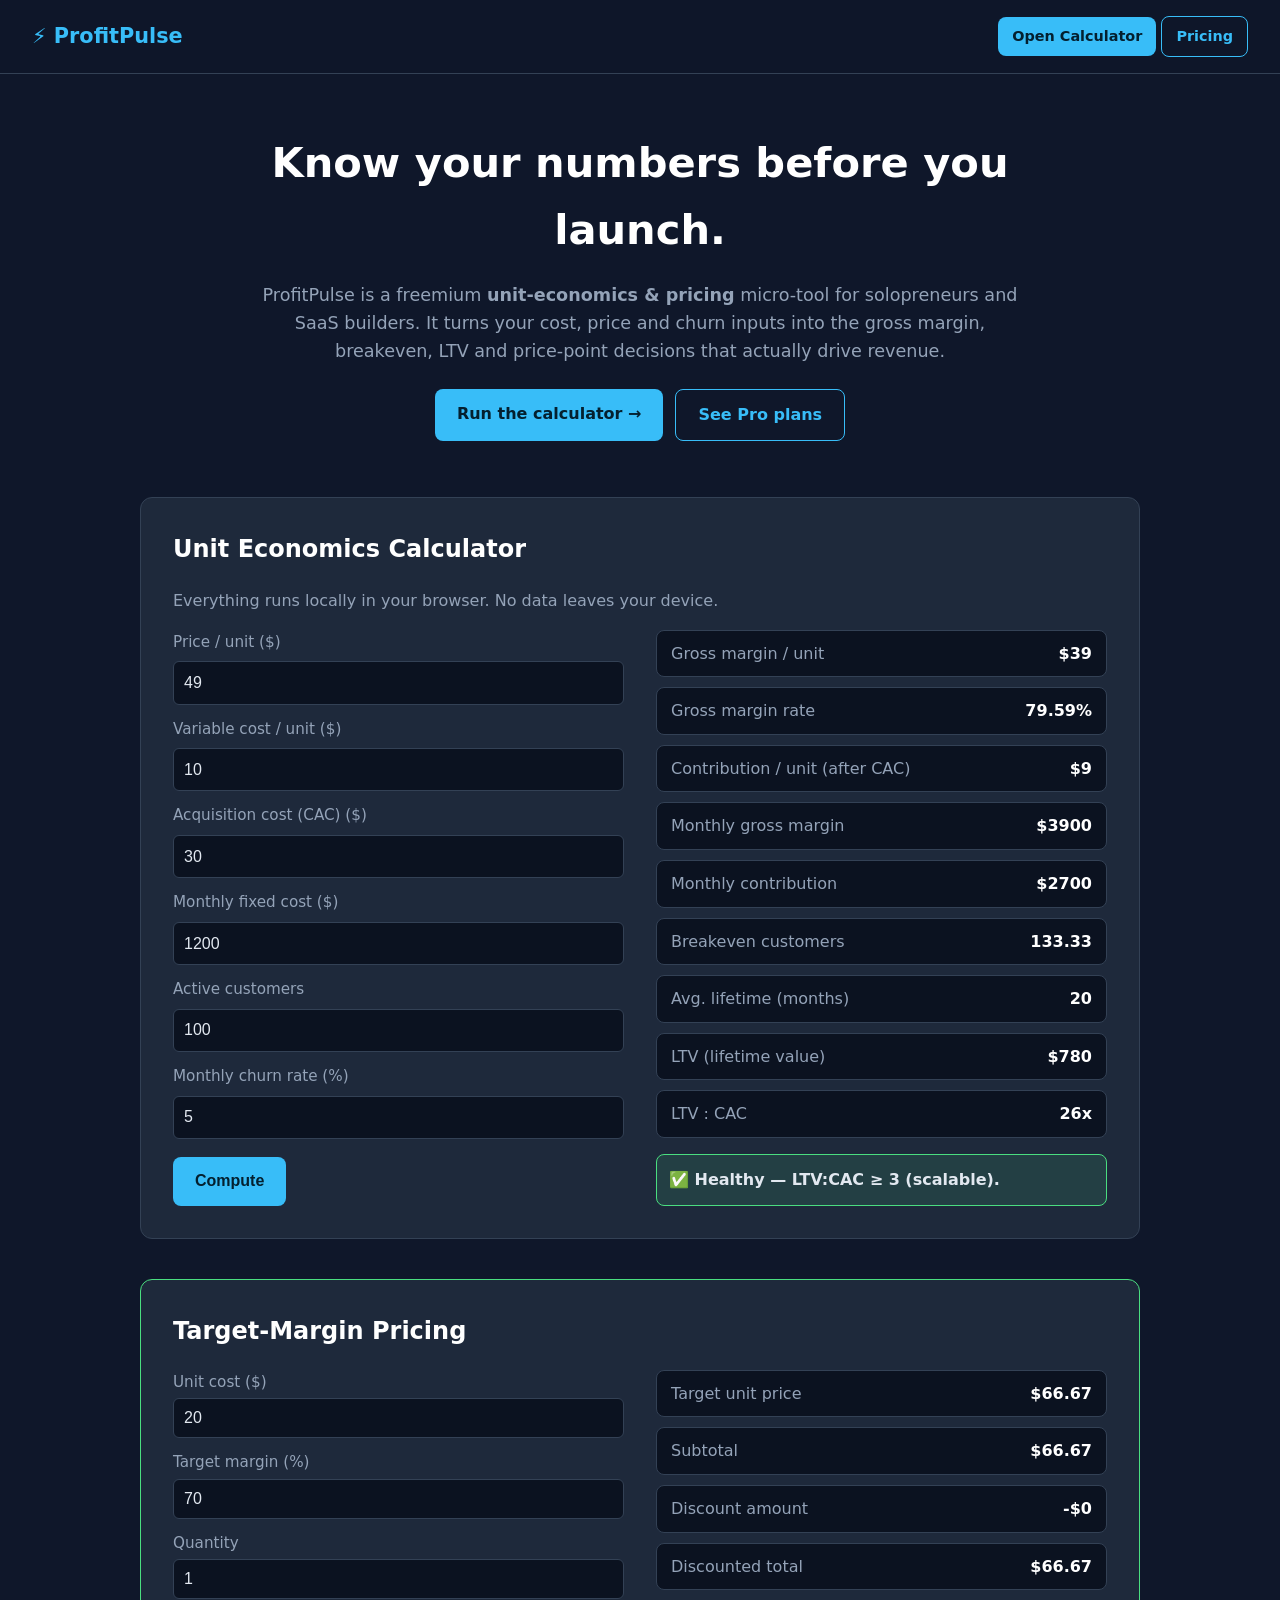
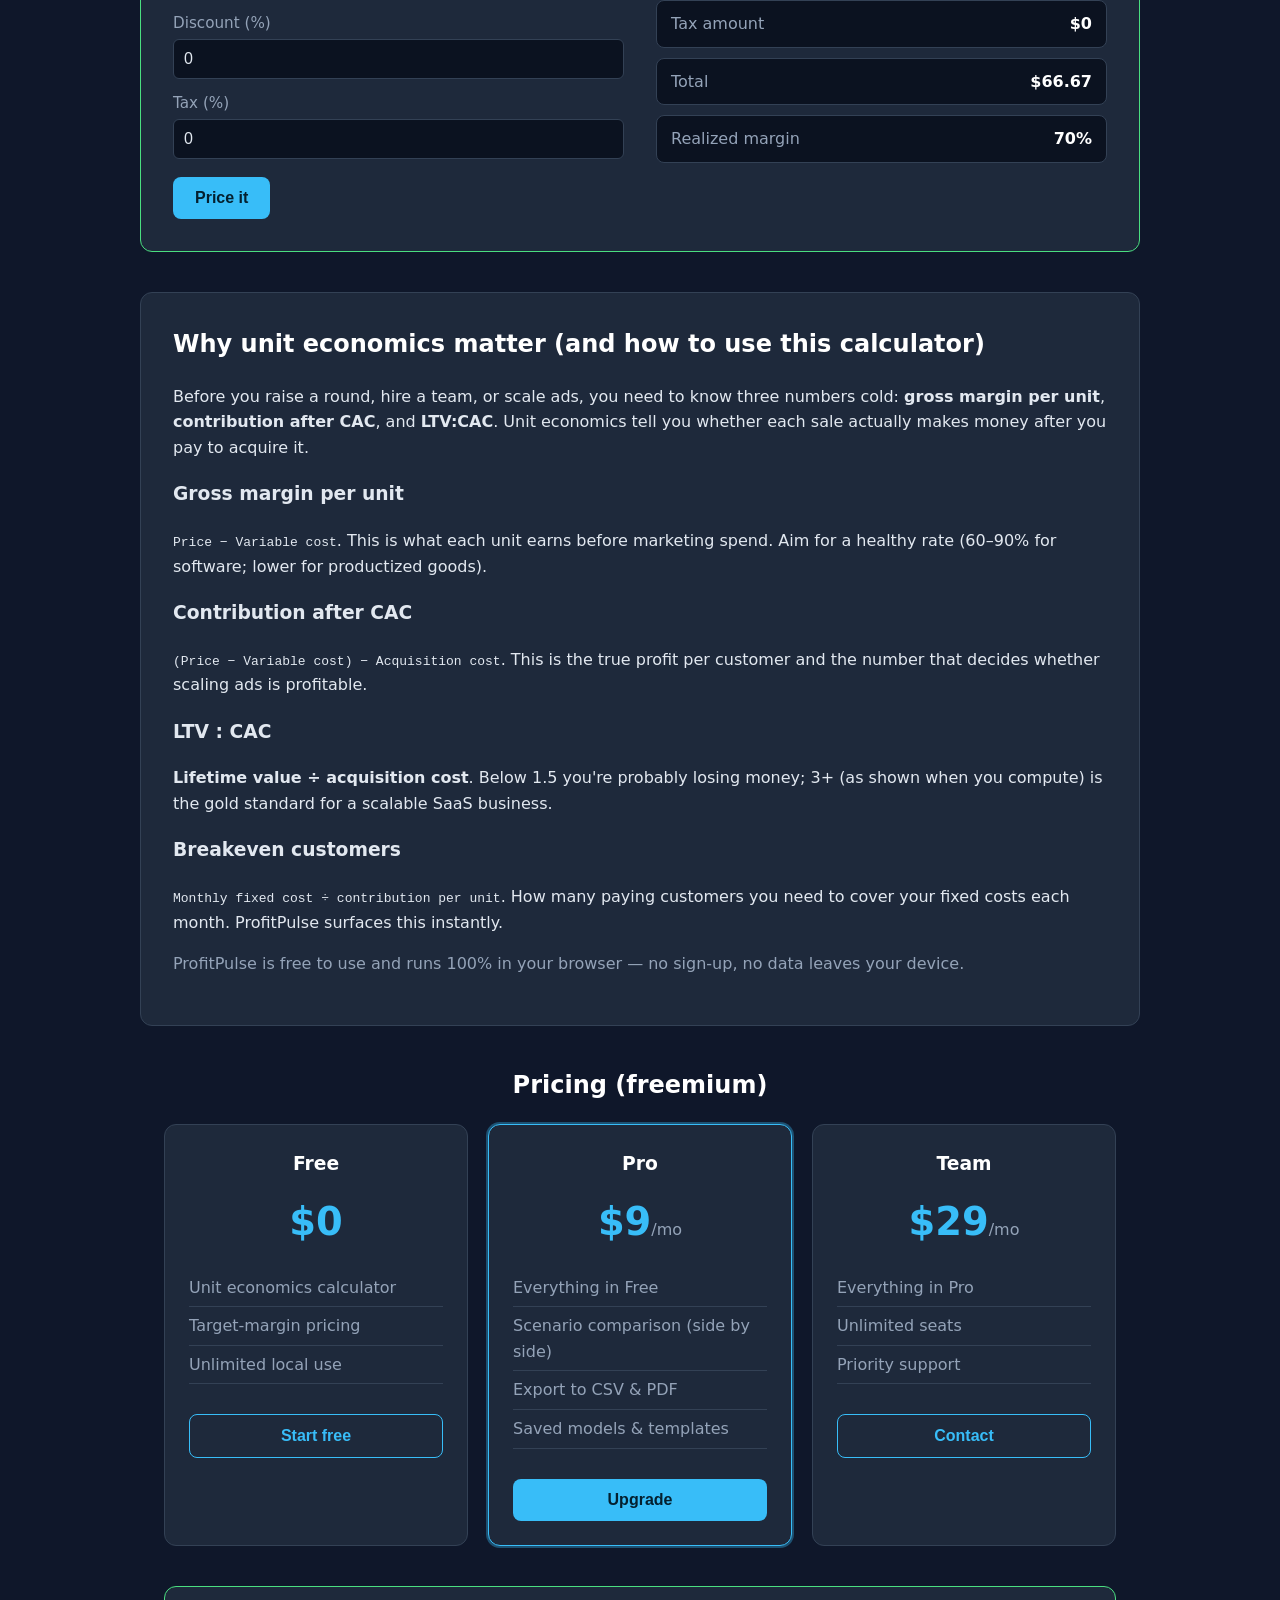
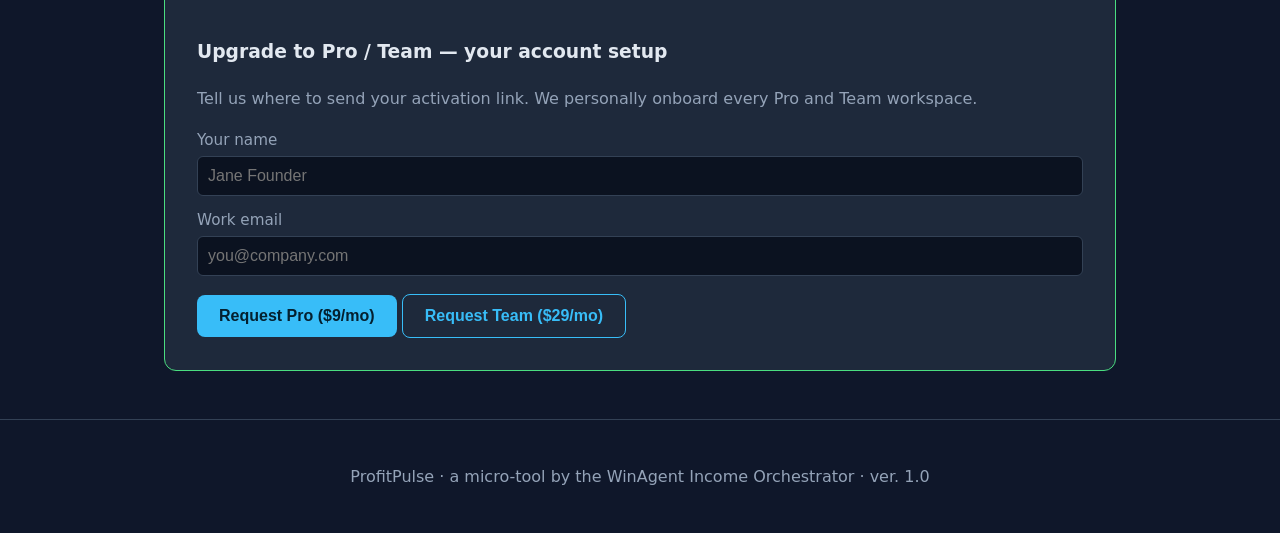
==== index.html @ 92623827 "ProfitPulse v1.1: add SEO content section, lead-capture upgrade flow, GitHub Pages deploy workflow" ====
<!DOCTYPE html>
<html lang="en">
<head>
<meta charset="utf-8" />
<meta name="viewport" content="width=device-width, initial-scale=1" />
<title>ProfitPulse — Unit Economics & Pricing Micro-Tool</title>
<meta name="description" content="Freemium SaaS micro-tool: compute gross margin, breakeven, LTV, LTV:CAC and target-margin pricing in seconds. Runs 100% client-side." />
<link rel="stylesheet" href="style.css" />
</head>
<body>
<header class="topbar">
  <div class="brand">⚡ ProfitPulse</div>
  <nav>
    <a href="#calc" class="btn small">Open Calculator</a>
    <a href="#pricing" class="btn small ghost">Pricing</a>
  </nav>
</header>

<section class="hero">
  <h1>Know your numbers before you launch.</h1>
  <p class="sub">ProfitPulse is a freemium <strong>unit-economics &amp; pricing</strong> micro-tool for solopreneurs and SaaS builders. It turns your cost, price and churn inputs into the gross margin, breakeven, LTV and price-point decisions that actually drive revenue.</p>
  <div class="cta">
    <a href="#calc" class="btn">Run the calculator →</a>
    <a href="#pricing" class="btn ghost">See Pro plans</a>
  </div>
</section>

<section id="calc" class="panel">
  <h2>Unit Economics Calculator</h2>
  <p class="muted">Everything runs locally in your browser. No data leaves your device.</p>
  <div class="grid">
    <form id="ue-form" class="form">
      <label>Price / unit ($)
        <input type="number" id="price" min="0" step="0.01" value="49" />
      </label>
      <label>Variable cost / unit ($)
        <input type="number" id="varcost" min="0" step="0.01" value="10" />
      </label>
      <label>Acquisition cost (CAC) ($)
        <input type="number" id="cac" min="0" step="0.01" value="30" />
      </label>
      <label>Monthly fixed cost ($)
        <input type="number" id="fixed" min="0" step="0.01" value="1200" />
      </label>
      <label>Active customers
        <input type="number" id="customers" min="0" step="1" value="100" />
      </label>
      <label>Monthly churn rate (%)
        <input type="number" id="churn" min="0" max="100" step="0.1" value="5" />
      </label>
      <button type="submit" class="btn">Compute</button>
    </form>
    <div id="ue-out" class="results" aria-live="polite"></div>
  </div>
</section>

<section class="panel accent">
  <h2>Target-Margin Pricing</h2>
  <div class="grid">
    <form id="pq-form" class="form">
      <label>Unit cost ($)
        <input type="number" id="pcost" min="0" step="0.01" value="20" />
      </label>
      <label>Target margin (%)
        <input type="number" id="pmargin" min="0" max="99" step="0.1" value="70" />
      </label>
      <label>Quantity
        <input type="number" id="pqty" min="1" step="1" value="1" />
      </label>
      <label>Discount (%)
        <input type="number" id="pdiscount" min="0" max="100" step="0.1" value="0" />
      </label>
      <label>Tax (%)
        <input type="number" id="ptax" min="0" step="0.1" value="0" />
      </label>
      <button type="submit" class="btn">Price it</button>
    </form>
    <div id="pq-out" class="results" aria-live="polite"></div>
  </div>
</section>

<section class="panel">
  <h2>Why unit economics matter (and how to use this calculator)</h2>
  <p>Before you raise a round, hire a team, or scale ads, you need to know three numbers cold:
  <strong>gross margin per unit</strong>, <strong>contribution after CAC</strong>, and <strong>LTV:CAC</strong>.
  Unit economics tell you whether each sale actually makes money after you pay to acquire it.</p>
  <h3>Gross margin per unit</h3>
  <p><code>Price − Variable cost</code>. This is what each unit earns before marketing spend. Aim for a
  healthy rate (60–90% for software; lower for productized goods).</p>
  <h3>Contribution after CAC</h3>
  <p><code>(Price − Variable cost) − Acquisition cost</code>. This is the true profit per customer and the number
  that decides whether scaling ads is profitable.</p>
  <h3>LTV : CAC</h3>
  <p><strong>Lifetime value ÷ acquisition cost</strong>. Below 1.5 you're probably losing money; 3+ (as shown when
  you compute) is the gold standard for a scalable SaaS business.</p>
  <h3>Breakeven customers</h3>
  <p><code>Monthly fixed cost ÷ contribution per unit</code>. How many paying customers you need to cover your
  fixed costs each month. ProfitPulse surfaces this instantly.</p>
  <p class="muted">ProfitPulse is free to use and runs 100% in your browser — no sign-up, no data leaves your device.</p>
</section>

<section id="pricing" class="pricing">
  <h2>Pricing (freemium)</h2>
  <div class="cards">
    <div class="card">
      <h3>Free</h3>
      <div class="amount">$0</div>
      <ul>
        <li>Unit economics calculator</li>
        <li>Target-margin pricing</li>
        <li>Unlimited local use</li>
      </ul>
      <button class="btn ghost" onclick="captureLead('Free')">Start free</button>
    </div>
    <div class="card featured">
      <h3>Pro</h3>
      <div class="amount">$9<span>/mo</span></div>
      <ul>
        <li>Everything in Free</li>
        <li>Scenario comparison (side by side)</li>
        <li>Export to CSV &amp; PDF</li>
        <li>Saved models &amp; templates</li>
      </ul>
      <button class="btn" onclick="scrollToLead('Pro')">Upgrade</button>
    </div>
    <div class="card">
      <h3>Team</h3>
      <div class="amount">$29<span>/mo</span></div>
      <ul>
        <li>Everything in Pro</li>
        <li>Unlimited seats</li>
        <li>Priority support</li>
      </ul>
      <button class="btn ghost" onclick="scrollToLead('Team')">Contact</button>
    </div>
  </div>

  <div class="panel accent" id="upgrade-box">
    <h3>Upgrade to Pro / Team — your account setup</h3>
    <p class="muted">Tell us where to send your activation link. We personally onboard every Pro and Team workspace.</p>
    <div class="form">
      <label>Your name
        <input type="text" id="lead-name" placeholder="Jane Founder" />
      </label>
      <label>Work email
        <input type="email" id="lead-email" placeholder="you@company.com" />
      </label>
      <div class="row">
        <button type="button" class="btn" onclick="captureLead('Pro')">Request Pro ($9/mo)</button>
        <button type="button" class="btn ghost" onclick="captureLead('Team')">Request Team ($29/mo)</button>
      </div>
      <p class="muted" id="lead-msg" style="display:none; color:#2ecc71;"></p>
    </div>
  </div>
</section>

<footer>
  <p>ProfitPulse · a micro-tool by the WinAgent Income Orchestrator · ver. 1.0</p>
</footer>
<script>
  function scrollToLead(tier) { var el = document.getElementById('upgrade-box'); if (el) el.scrollIntoView({ behavior:'smooth' }); }
</script>
<script src="app.js"></script>
<script src="dom.js"></script>
</body>
</html>
---- style.css ----
:root { --bg:#0f172a; --card:#1e293b; --line:#334155; --text:#e2e8f0; --muted:#94a3b8; --brand:#38bdf8; --brand2:#4ade80; }
* { box-sizing:border-box; }
body { margin:0; font-family:'Segoe UI',system-ui,Roboto,sans-serif; background:var(--bg); color:var(--text); line-height:1.6; }
a { color:var(--brand); text-decoration:none; }
.topbar { display:flex; align-items:center; justify-content:space-between; padding:16px 32px; border-bottom:1px solid var(--line); background:rgba(15,23,42,.9); position:sticky; top:0; }
.brand { font-size:1.3rem; font-weight:700; color:var(--brand); }
.hero { max-width:840px; margin:56px auto; padding:0 24px; text-align:center; }
.hero h1 { font-size:2.6rem; margin:0 0 12px; color:#fff; }
.hero .sub { font-size:1.1rem; color:var(--muted); }
.cta { margin-top:24px; display:flex; gap:12px; justify-content:center; flex-wrap:wrap; }
.btn { display:inline-block; background:var(--brand); color:#04202f; font-weight:600; padding:12px 22px; border-radius:8px; border:none; cursor:pointer; font-size:1rem; }
.btn:hover { filter:brightness(1.08); }
.btn.small { padding:8px 14px; font-size:.9rem; }
.btn.ghost { background:transparent; color:var(--brand); border:1px solid var(--brand); }
.panel { max-width:1000px; margin:40px auto; padding:32px; background:var(--card); border:1px solid var(--line); border-radius:12px; }
.panel.accent { border-color:var(--brand2); }
.panel h2 { margin-top:0; color:#fff; }
.muted { color:var(--muted); }
.grid { display:grid; grid-template-columns:1fr 1fr; gap:32px; }
@media (max-width:760px){ .grid{grid-template-columns:1fr;} }
.form { display:grid; gap:12px; }
.form label { display:grid; gap:4px; color:var(--muted); font-size:.95rem; }
.form input { background:#0b1220; color:var(--text); border:1px solid var(--line); border-radius:6px; padding:10px; font-size:1rem; }
.form input:focus { outline:none; border-color:var(--brand); }
.form .btn { justify-self:start; margin-top:6px; }
.results { display:grid; gap:10px; align-content:start; }
.kpi { display:flex; justify-content:space-between; background:#0b1220; border:1px solid var(--line); border-radius:8px; padding:10px 14px; }
.kpi .k { color:var(--muted); }
.kpi .v { font-weight:600; color:#fff; }
.verdict { margin-top:6px; padding:12px; border-radius:8px; background:rgba(74,222,128,.12); border:1px solid var(--brand2); font-weight:600; }
.pricing { max-width:1000px; margin:40px auto; padding:0 24px; }
.pricing h2 { text-align:center; color:#fff; }
.cards { display:grid; grid-template-columns:repeat(3,1fr); gap:20px; }
@media (max-width:760px){ .cards{grid-template-columns:1fr;} }
.card { background:var(--card); border:1px solid var(--line); border-radius:12px; padding:24px; text-align:center; }
.card.featured { border-color:var(--brand); box-shadow:0 0 0 2px rgba(56,189,248,.35); }
.card h3 { margin:0; color:#fff; }
.amount { font-size:2.4rem; font-weight:800; color:var(--brand); margin:12px 0; }
.amount span { font-size:1rem; color:var(--muted); font-weight:400; }
.card ul { list-style:none; padding:0; text-align:left; color:var(--muted); }
.card ul li { padding:6px 0; border-bottom:1px solid var(--line); }
.card .btn { margin-top:14px; width:100%; }
footer { text-align:center; padding:28px; color:var(--muted); border-top:1px solid var(--line); margin-top:48px; }
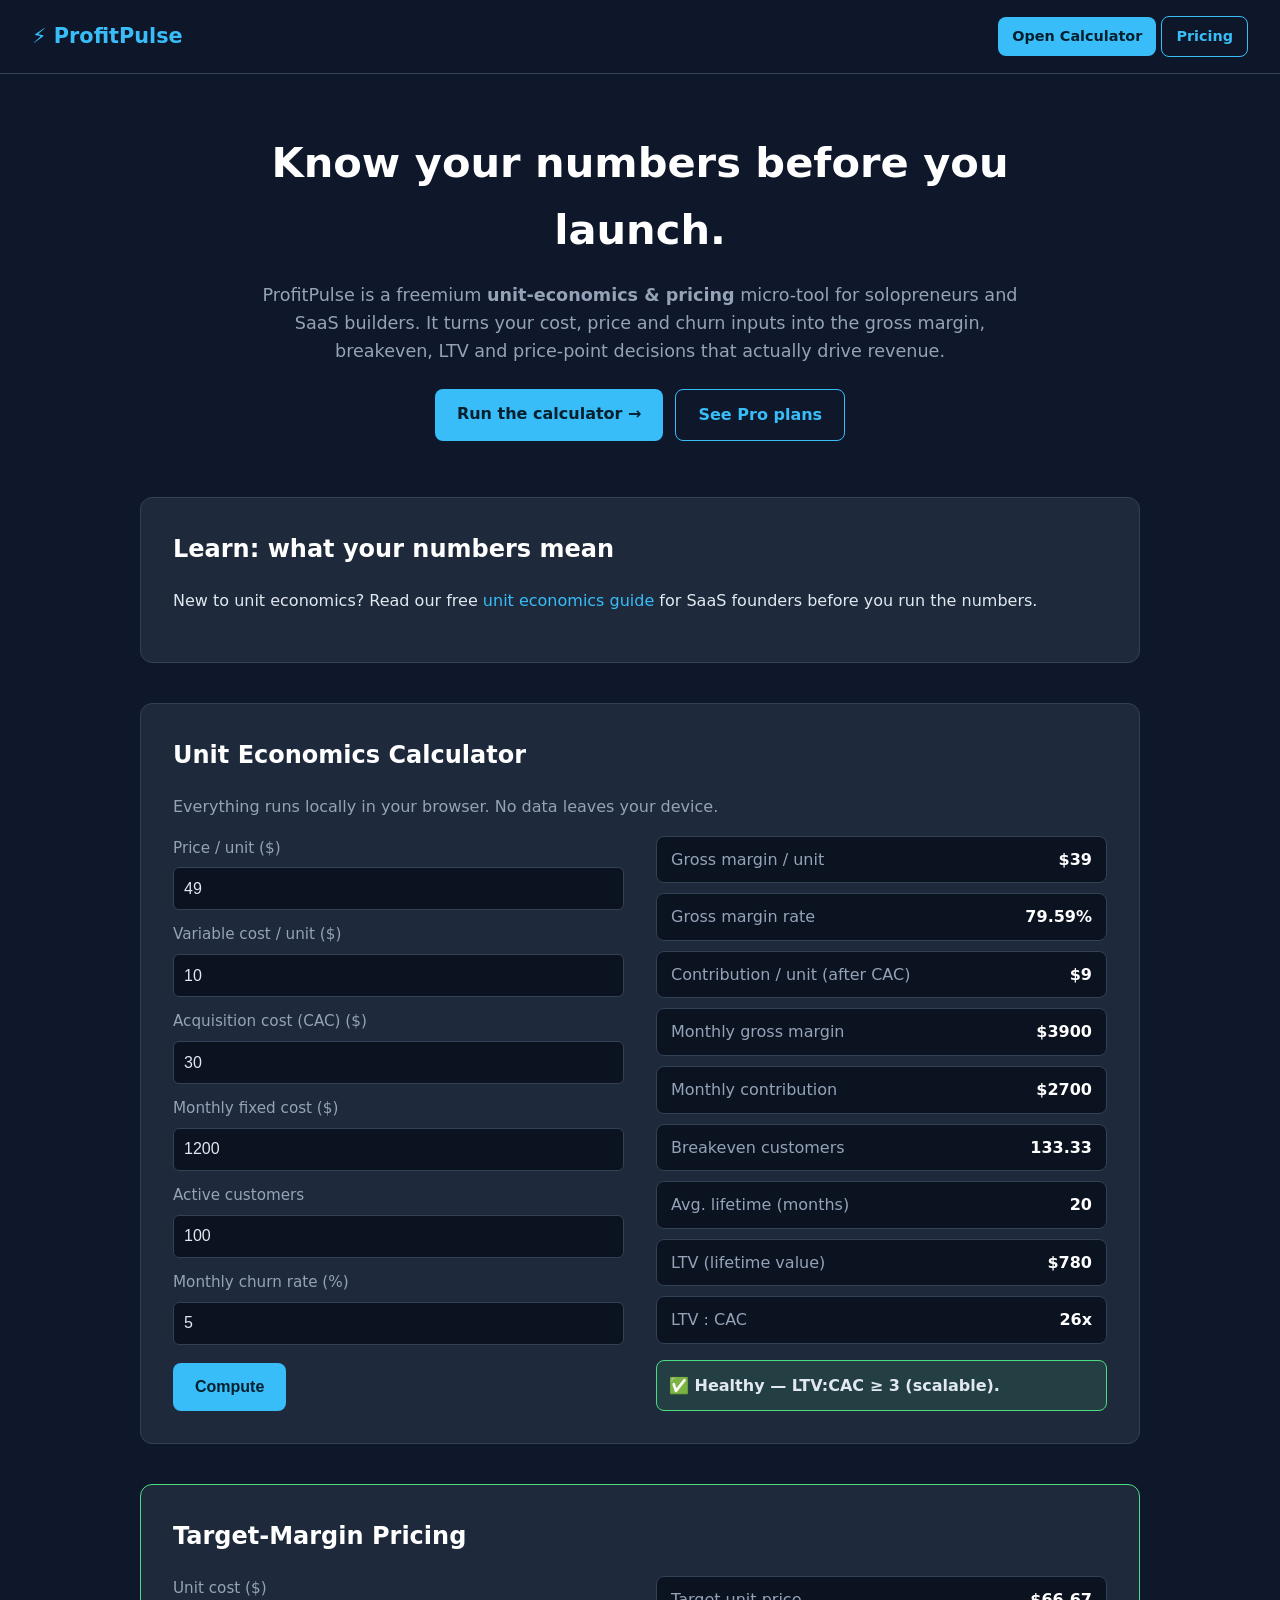
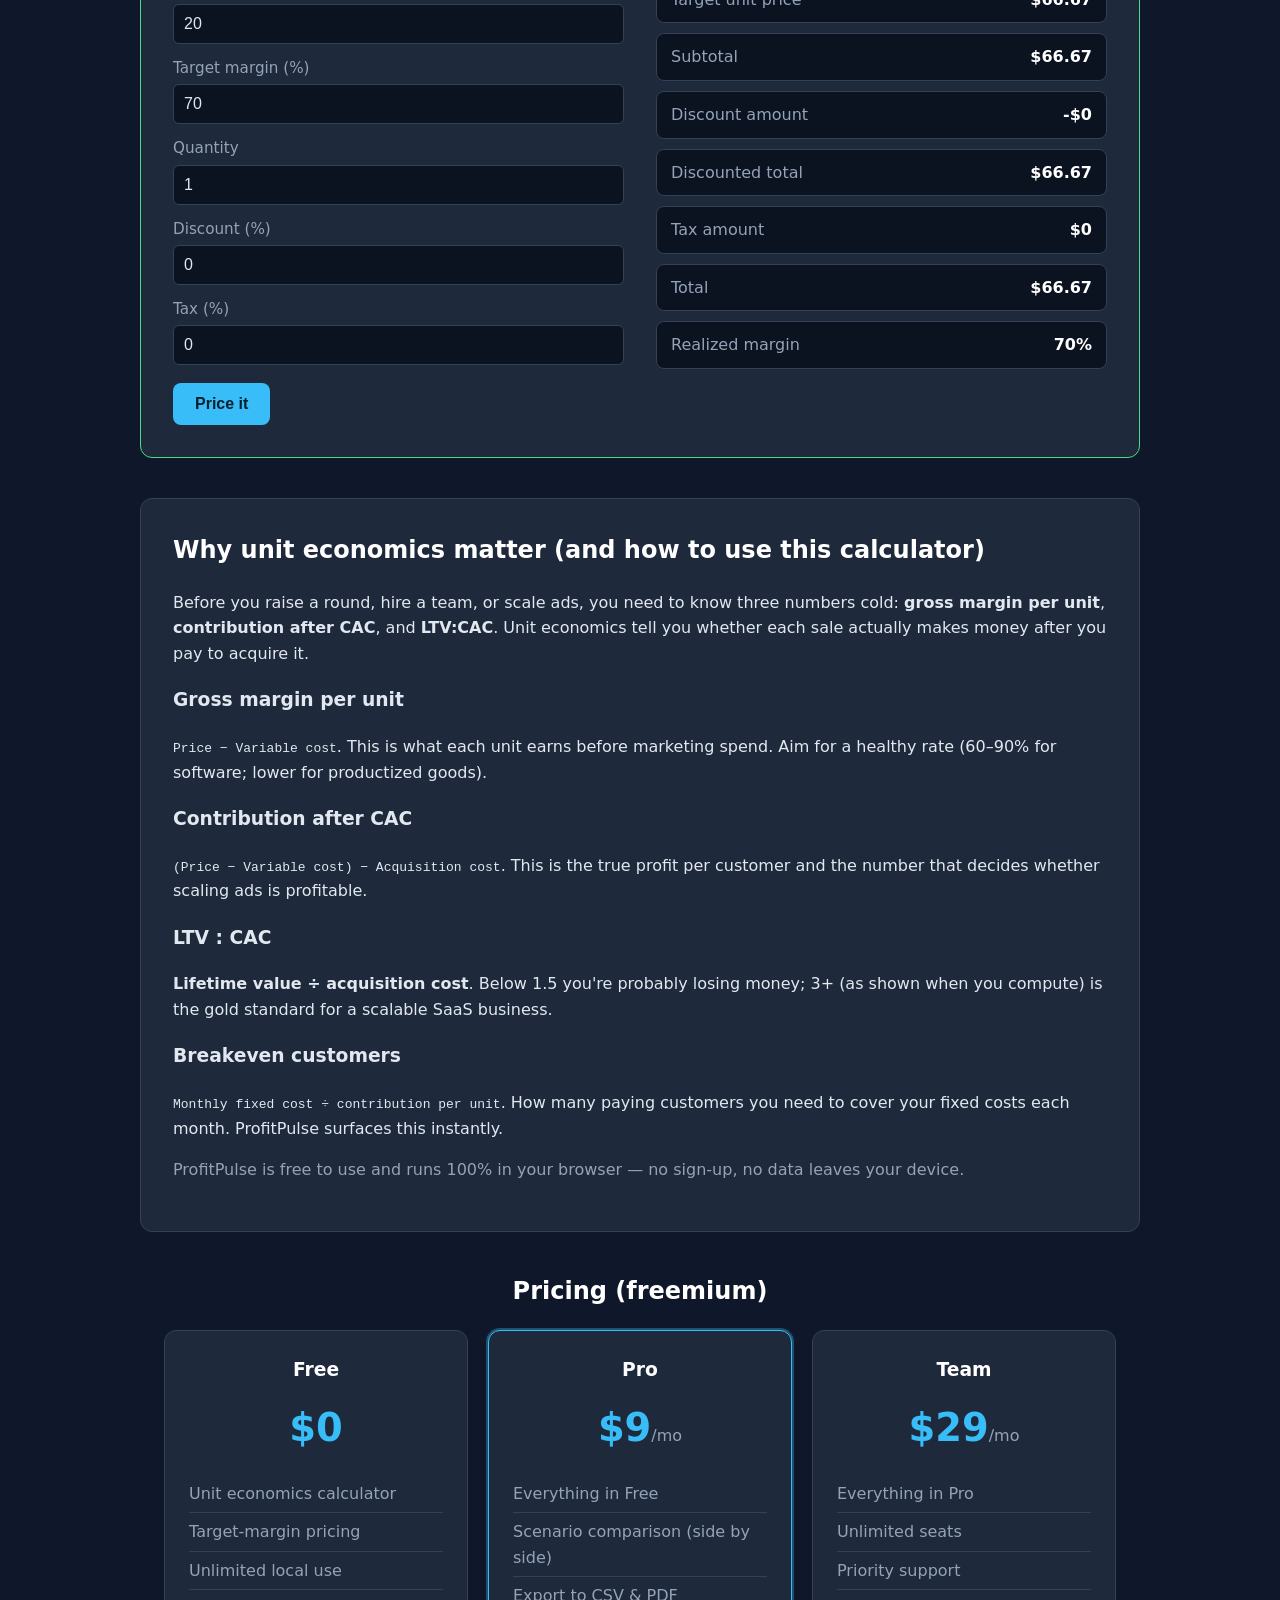
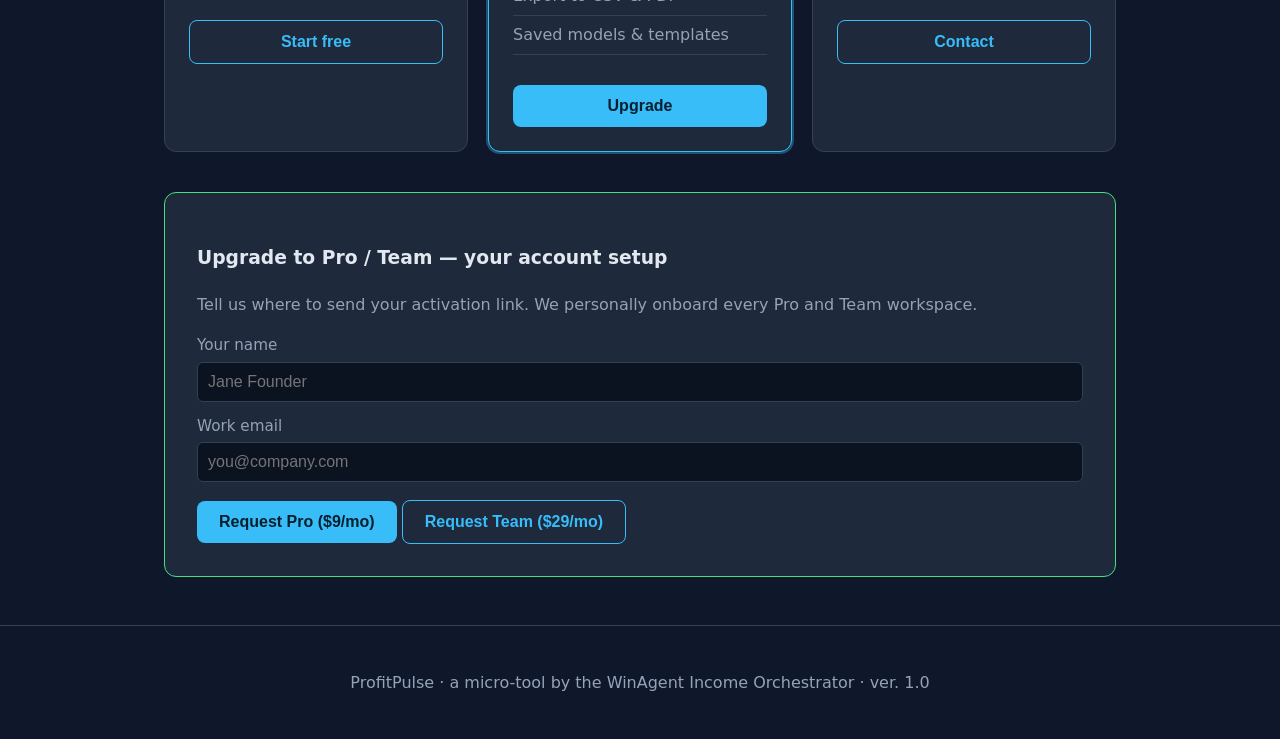
==== commit 986bda0a: "ProfitPulse v1.2: add SEO landing page (unit economics calculator) + interlink for organic traffic" ====
--- a/index.html
+++ b/index.html
@@ -23,6 +23,11 @@
     <a href="#calc" class="btn">Run the calculator →</a>
     <a href="#pricing" class="btn ghost">See Pro plans</a>
   </div>
+</section>
+
+<section class="panel">
+  <h2>Learn: what your numbers mean</h2>
+  <p>New to unit economics? Read our free <a href="unit-economics-calculator.html">unit economics guide</a> for SaaS founders before you run the numbers.</p>
 </section>
 
 <section id="calc" class="panel">
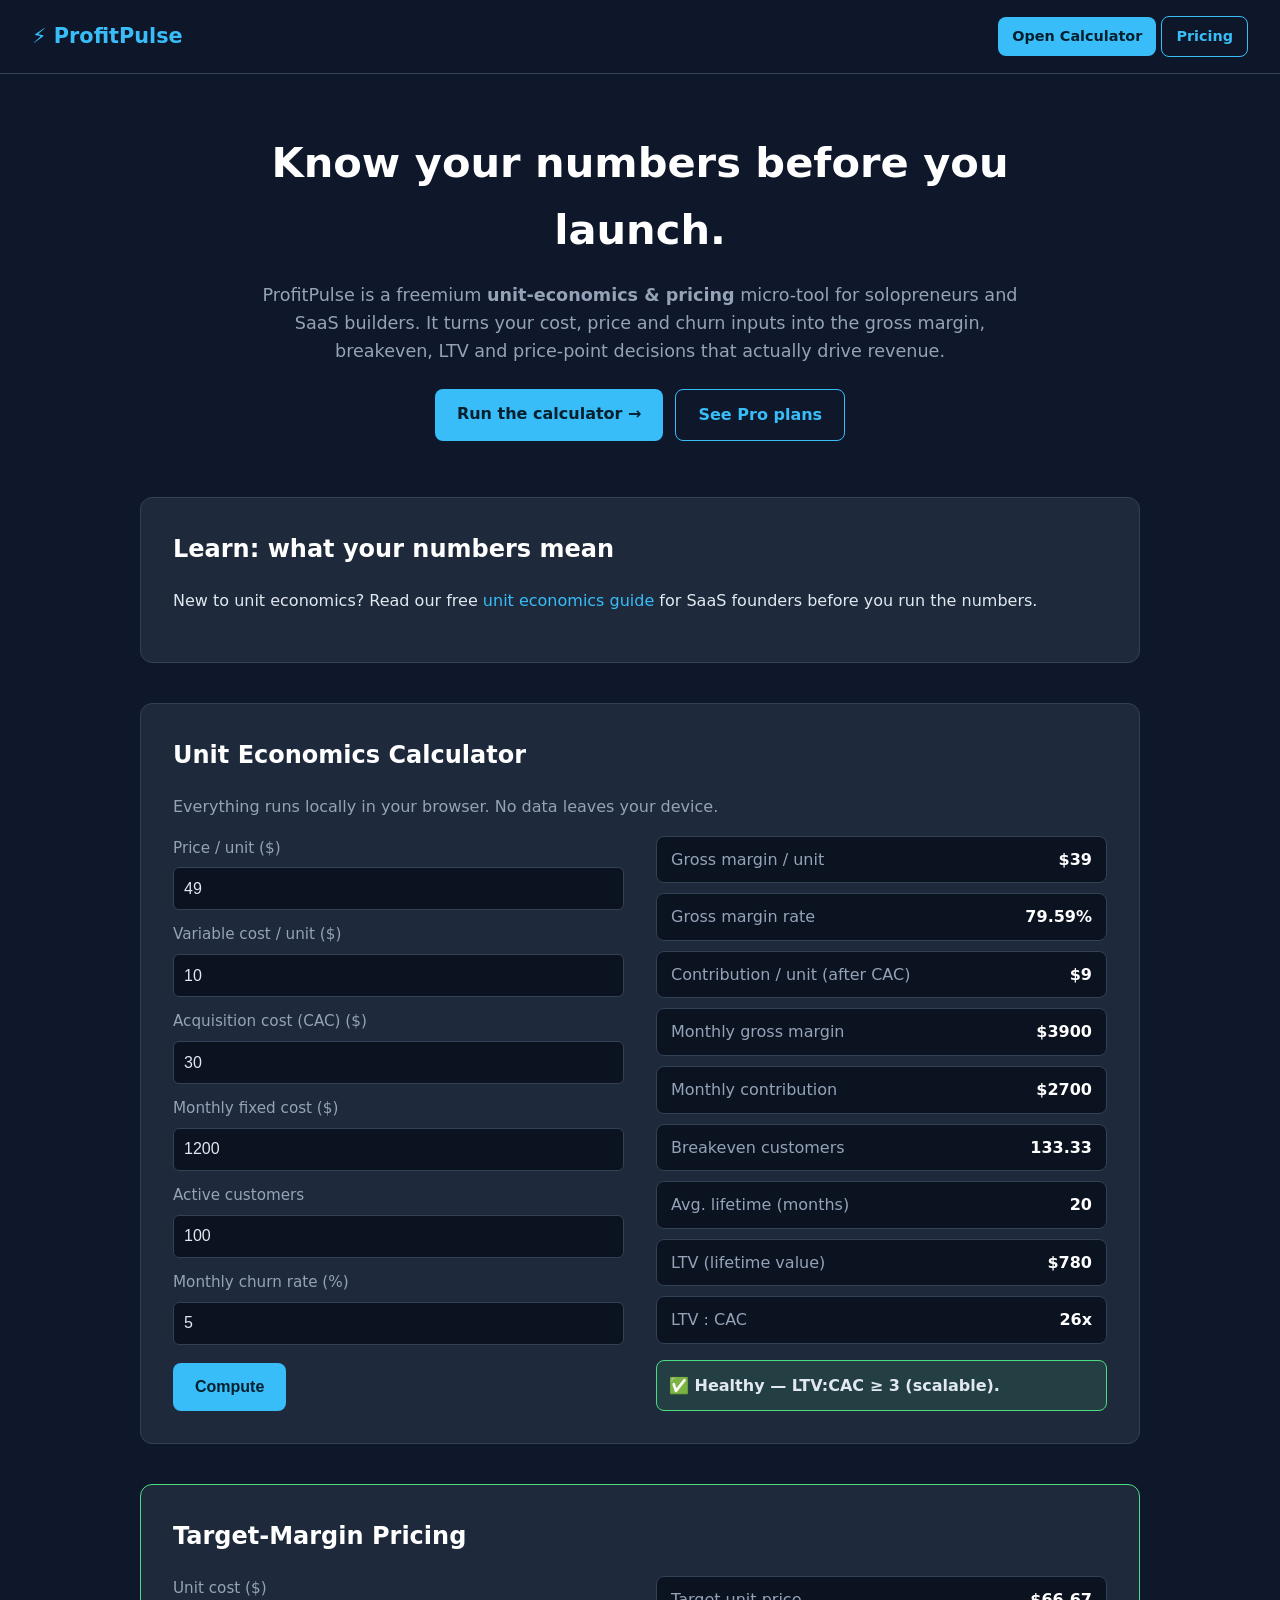
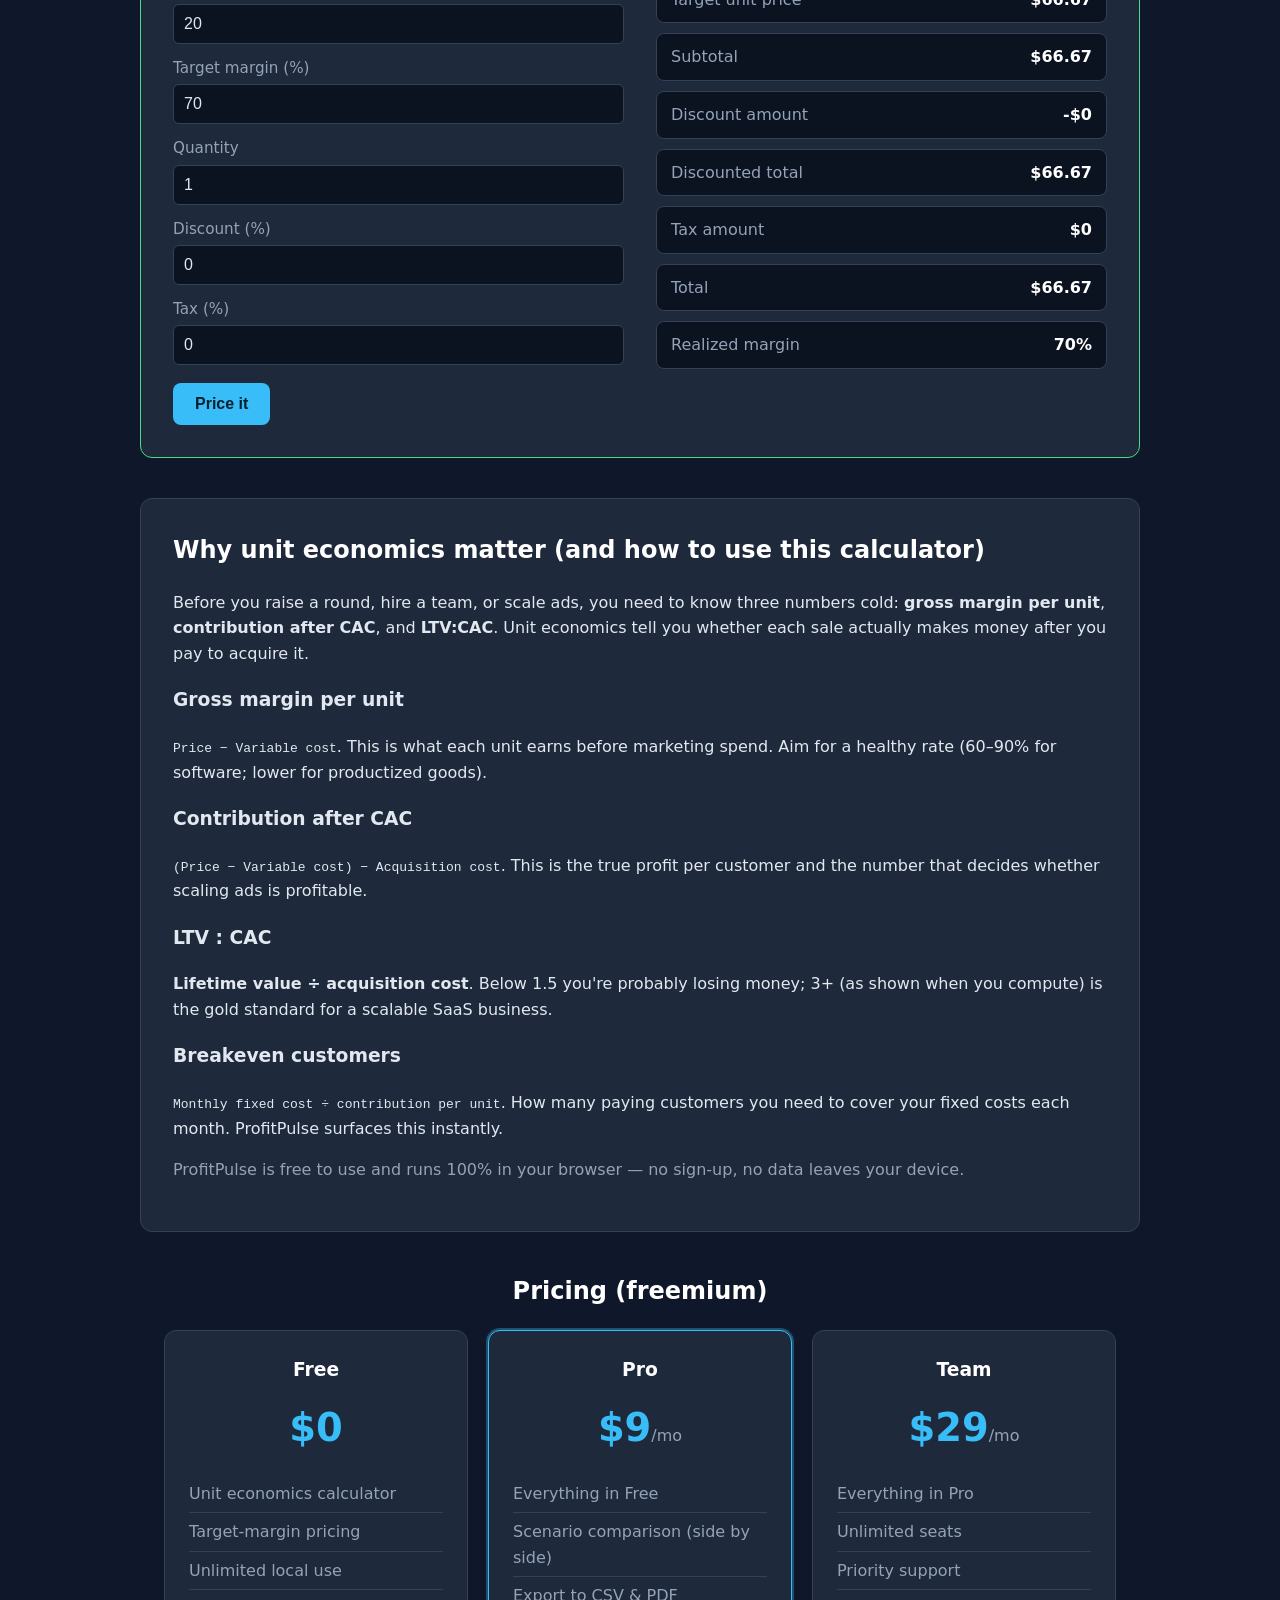
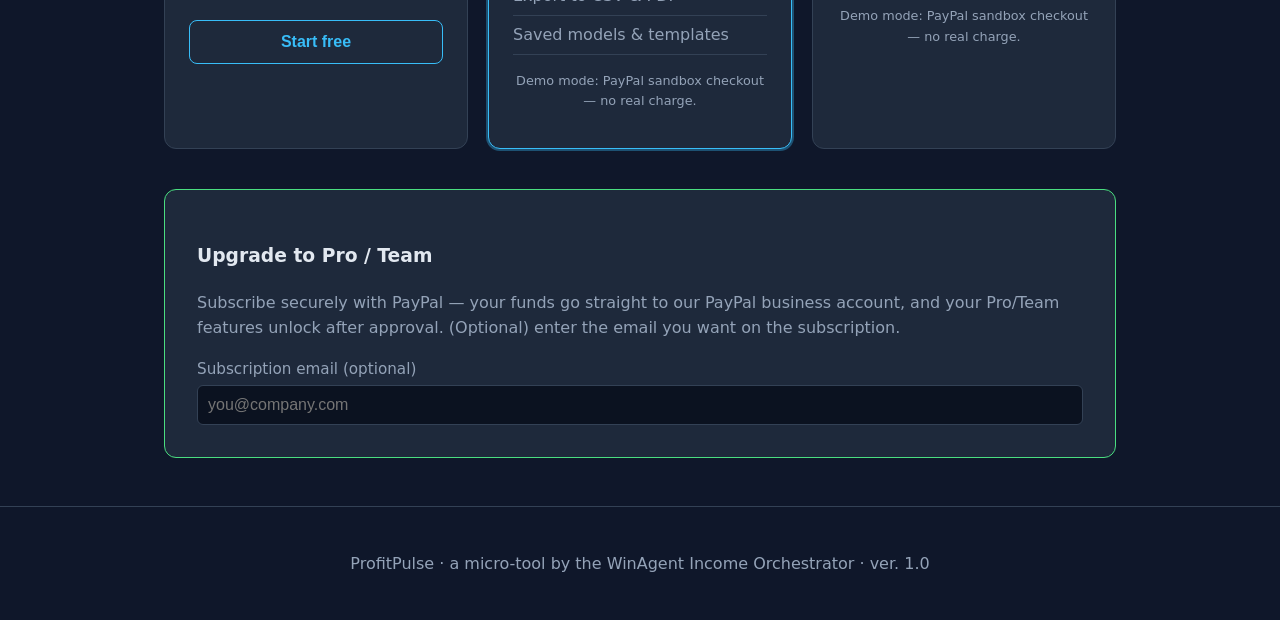
==== commit e50d56e8: "PayPal-only subscription buttons (Pro \$9/mo, Team \$29/mo); remove Stripe/Paddle/mailto" ====
--- a/index.html
+++ b/index.html
@@ -126,7 +126,8 @@
         <li>Export to CSV &amp; PDF</li>
         <li>Saved models &amp; templates</li>
       </ul>
-      <button class="btn" onclick="scrollToLead('Pro')">Upgrade</button>
+      <div id="paypal-pro-button" class="paypal-slot"></div>
+      <p class="muted paypal-mode-note" data-tier="pro"></p>
     </div>
     <div class="card">
       <h3>Team</h3>
@@ -136,24 +137,18 @@
         <li>Unlimited seats</li>
         <li>Priority support</li>
       </ul>
-      <button class="btn ghost" onclick="scrollToLead('Team')">Contact</button>
+      <div id="paypal-team-button" class="paypal-slot"></div>
+      <p class="muted paypal-mode-note" data-tier="team"></p>
     </div>
   </div>
 
   <div class="panel accent" id="upgrade-box">
-    <h3>Upgrade to Pro / Team — your account setup</h3>
-    <p class="muted">Tell us where to send your activation link. We personally onboard every Pro and Team workspace.</p>
+    <h3>Upgrade to Pro / Team</h3>
+    <p class="muted">Subscribe securely with PayPal — your funds go straight to our PayPal business account, and your Pro/Team features unlock after approval. (Optional) enter the email you want on the subscription.</p>
     <div class="form">
-      <label>Your name
-        <input type="text" id="lead-name" placeholder="Jane Founder" />
-      </label>
-      <label>Work email
+      <label>Subscription email (optional)
         <input type="email" id="lead-email" placeholder="you@company.com" />
       </label>
-      <div class="row">
-        <button type="button" class="btn" onclick="captureLead('Pro')">Request Pro ($9/mo)</button>
-        <button type="button" class="btn ghost" onclick="captureLead('Team')">Request Team ($29/mo)</button>
-      </div>
       <p class="muted" id="lead-msg" style="display:none; color:#2ecc71;"></p>
     </div>
   </div>
@@ -162,10 +157,28 @@
 <footer>
   <p>ProfitPulse · a micro-tool by the WinAgent Income Orchestrator · ver. 1.0</p>
 </footer>
-<script>
-  function scrollToLead(tier) { var el = document.getElementById('upgrade-box'); if (el) el.scrollIntoView({ behavior:'smooth' }); }
-</script>
 <script src="app.js"></script>
 <script src="dom.js"></script>
+<script src="paypal-config.js"></script>
+<script src="paypal-subscribe.js"></script>
+<script>
+  (function () {
+    function modeNote() {
+      var mode = (window.ppPayPal && window.ppPayPal.config && window.ppPayPal.config.mode) || 'sandbox';
+      var notes = document.querySelectorAll('.paypal-mode-note');
+      for (var i = 0; i < notes.length; i++) {
+        notes[i].textContent = mode === 'live'
+          ? 'Billed via PayPal (live). Subscription managed by PayPal.'
+          : 'Demo mode: PayPal sandbox checkout — no real charge.';
+      }
+    }
+    window.ppOnRendered = function (tier) { modeNote(); };
+    window.ppOnError = function () { modeNote(); };
+    document.addEventListener('DOMContentLoaded', function () {
+      window.ppSubscribe.renderAll(['pro', 'team']);
+      modeNote();
+    });
+  })();
+</script>
 </body>
 </html>
--- a/style.css
+++ b/style.css
@@ -41,3 +41,7 @@
 .card ul li { padding:6px 0; border-bottom:1px solid var(--line); }
 .card .btn { margin-top:14px; width:100%; }
 footer { text-align:center; padding:28px; color:var(--muted); border-top:1px solid var(--line); margin-top:48px; }
+.paypal-slot { max-width:300px; margin:16px auto 0; }
+.paypal-slot iframe { width:100%; }
+.paypal-mode-note { font-size:.8rem; margin-top:10px; color:var(--muted); }
+.card .paypal-slot .btn { margin-top:0; }
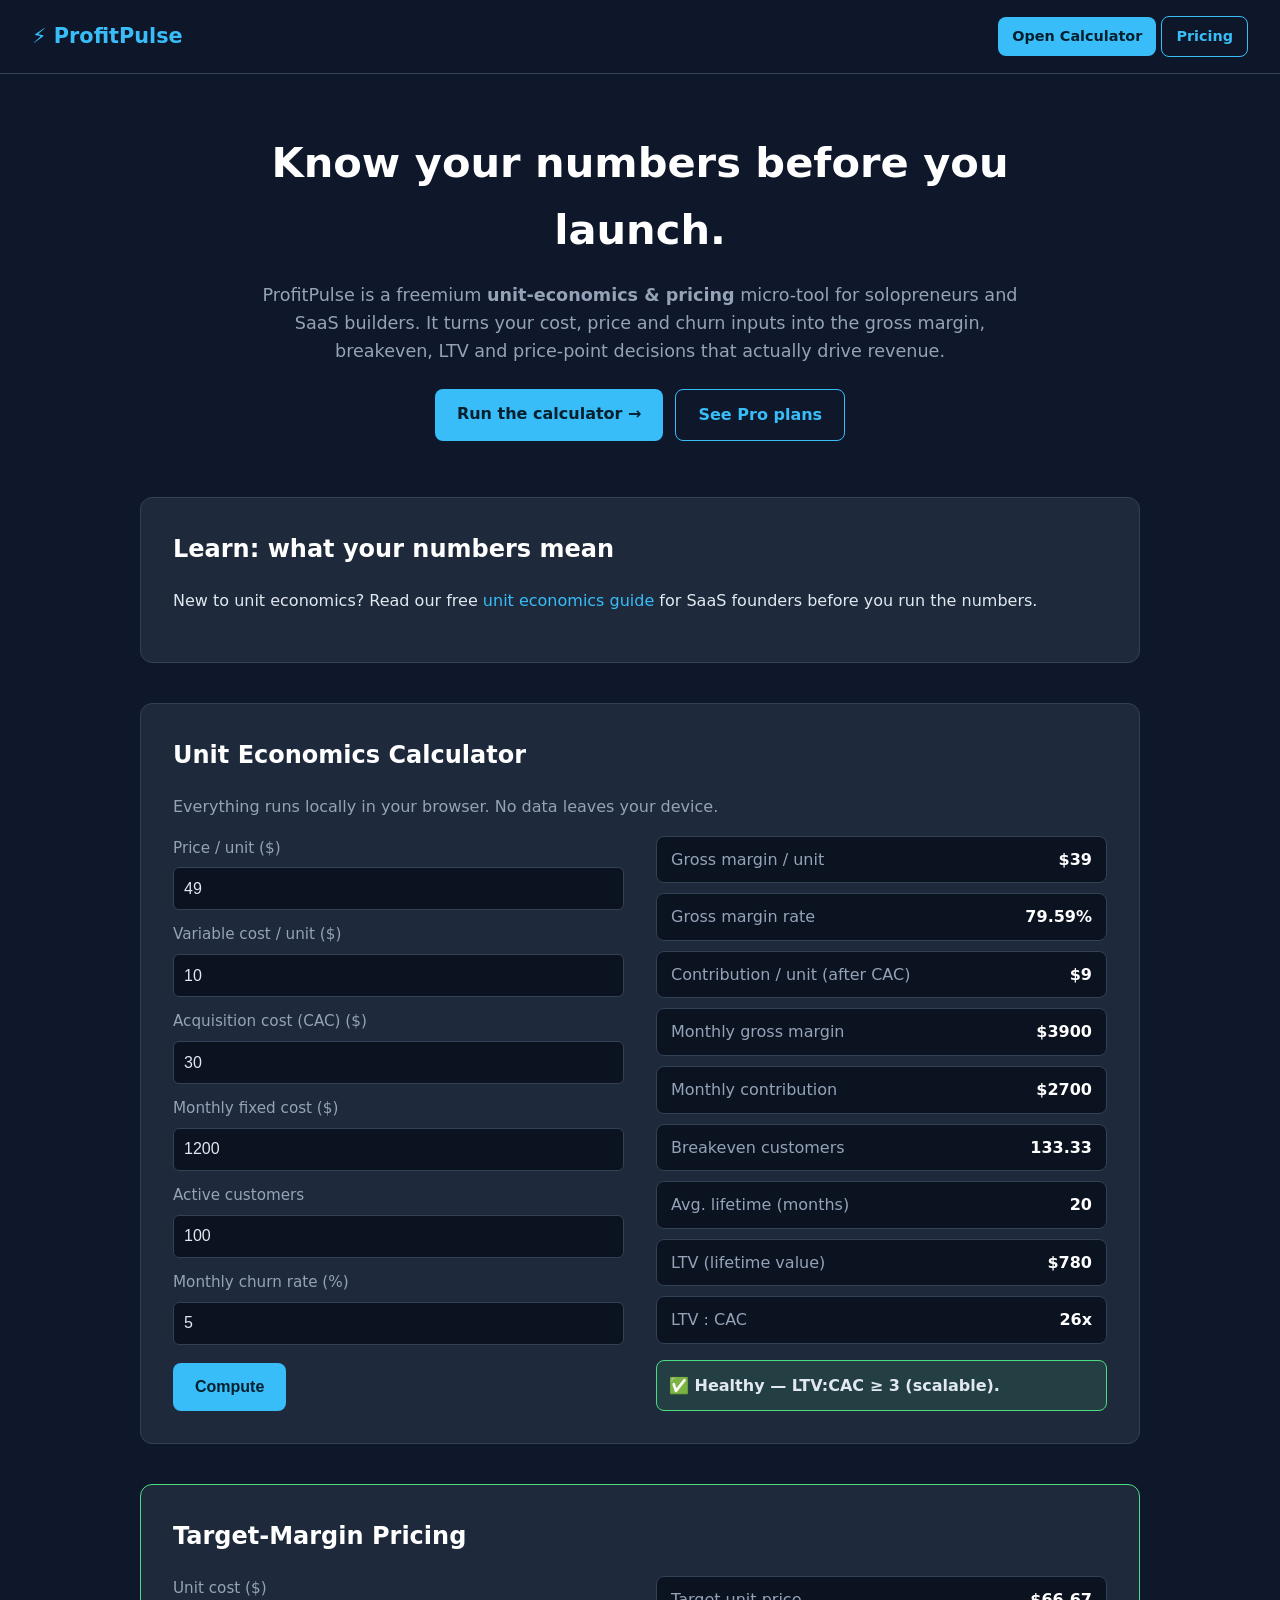
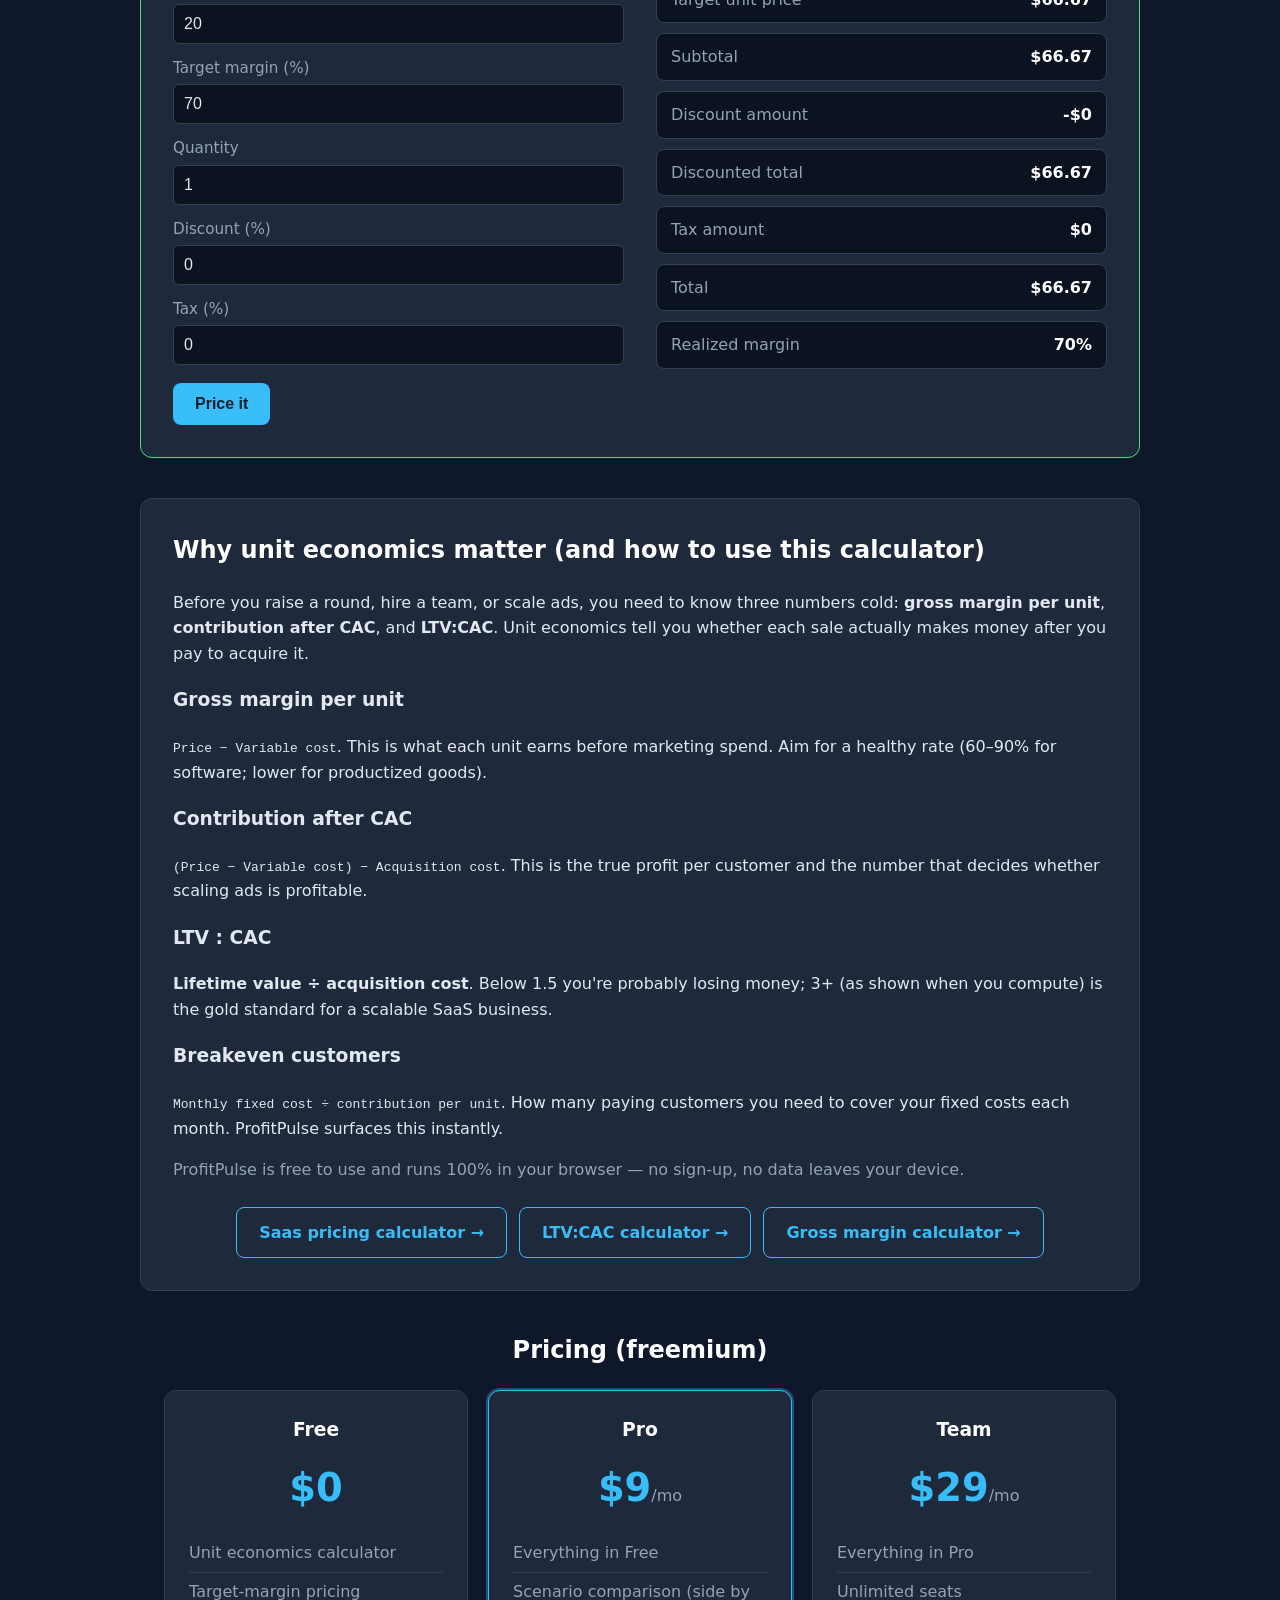
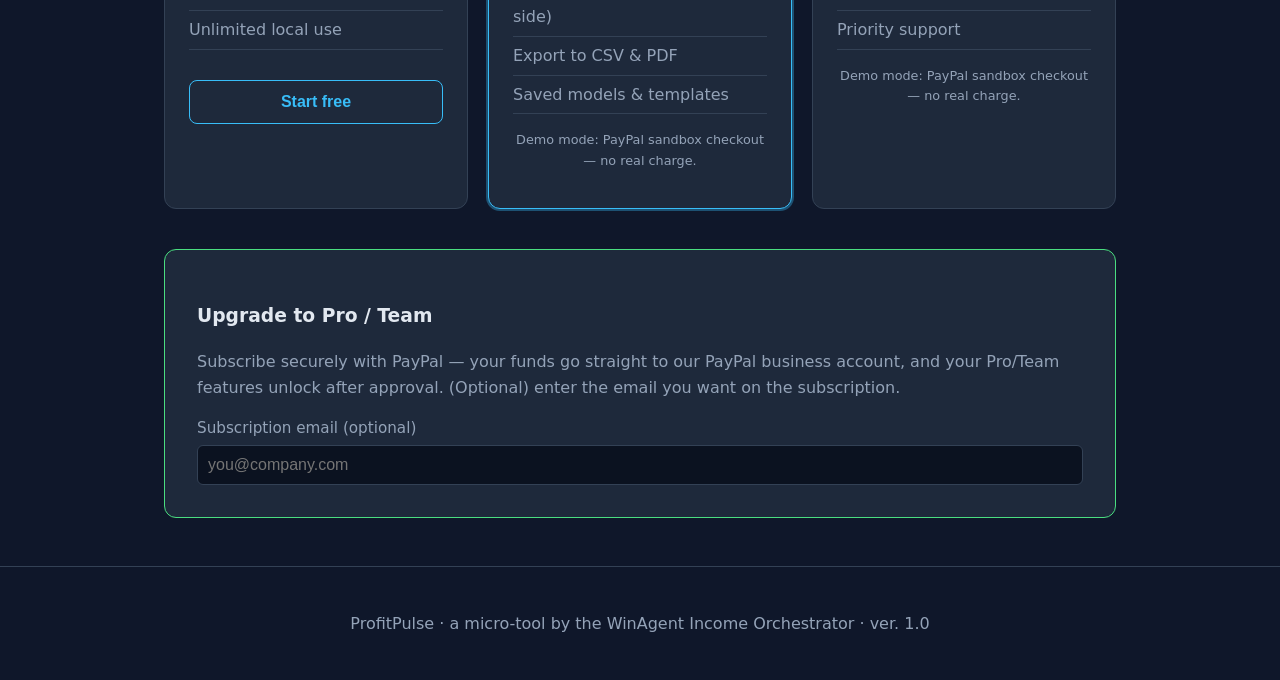
==== commit 758e4f49: "Add related-tools internal linking across ProfitPulse calculator pages" ====
--- a/index.html
+++ b/index.html
@@ -5,6 +5,20 @@
 <meta name="viewport" content="width=device-width, initial-scale=1" />
 <title>ProfitPulse — Unit Economics & Pricing Micro-Tool</title>
 <meta name="description" content="Freemium SaaS micro-tool: compute gross margin, breakeven, LTV, LTV:CAC and target-margin pricing in seconds. Runs 100% client-side." />
+<link rel="canonical" href="https://zananowshad.github.io/profitpulse/" />
+<meta property="og:type" content="website" />
+<meta property="og:site_name" content="ProfitPulse" />
+<meta property="og:title" content="ProfitPulse — Unit Economics & Pricing Micro-Tool" />
+<meta property="og:description" content="Freemium SaaS micro-tool: compute gross margin, breakeven, LTV, LTV:CAC and target-margin pricing in seconds. Runs 100% client-side." />
+<meta property="og:url" content="https://zananowshad.github.io/profitpulse/" />
+<meta property="og:image" content="https://zananowshad.github.io/profitpulse/og.png" />
+<meta name="twitter:card" content="summary_large_image" />
+<meta name="twitter:title" content="ProfitPulse — Unit Economics & Pricing Micro-Tool" />
+<meta name="twitter:description" content="Freemium SaaS micro-tool: compute gross margin, breakeven, LTV, LTV:CAC and target-margin pricing in seconds. Runs 100% client-side." />
+<meta name="twitter:image" content="https://zananowshad.github.io/profitpulse/og.png" />
+<script type="application/ld+json">{"@context": "https://schema.org", "@type": "WebApplication", "name": "ProfitPulse", "applicationCategory": "BusinessApplication", "operatingSystem": "Any (browser)", "browserRequirements": "Requires JavaScript", "description": "Freemium SaaS micro-tool: compute gross margin, breakeven, LTV, LTV:CAC and target-margin pricing in seconds. Runs 100% client-side.", "url": "https://zananowshad.github.io/profitpulse/", "offers": {"@type": "AggregateOffer", "lowPrice": "0", "highPrice": "29", "priceCurrency": "USD", "offerCount": "3"}}</script>
+<script type="application/ld+json">{"@context": "https://schema.org", "@type": "FAQPage", "mainEntity": [{"@type": "Question", "name": "What is unit economics?", "acceptedAnswer": {"@type": "Answer", "text": "Unit economics measure the direct revenue and cost of a single sale — gross margin per unit, contribution after CAC, breakeven customers and LTV:CAC. They tell you whether each sale makes money after you pay to acquire it."}}, {"@type": "Question", "name": "What is a good LTV:CAC ratio?", "acceptedAnswer": {"@type": "Answer", "text": "LTV:CAC below 1.5 is a red flag; 1.5–3 is acceptable but should be optimized; 3+ is the gold standard for a scalable SaaS business."}}, {"@type": "Question", "name": "How is breakeven customer count calculated?", "acceptedAnswer": {"@type": "Answer", "text": "Breakeven customers equal monthly fixed cost divided by contribution per unit (price minus variable cost minus CAC)."}}]}</script>
+
 <link rel="stylesheet" href="style.css" />
 </head>
 <body>
@@ -102,6 +116,11 @@
   <p><code>Monthly fixed cost ÷ contribution per unit</code>. How many paying customers you need to cover your
   fixed costs each month. ProfitPulse surfaces this instantly.</p>
   <p class="muted">ProfitPulse is free to use and runs 100% in your browser — no sign-up, no data leaves your device.</p>
+  <div class="cta">
+    <a href="saas-pricing-calculator.html" class="btn ghost">Saas pricing calculator →</a>
+    <a href="ltv-cac-calculator.html" class="btn ghost">LTV:CAC calculator →</a>
+    <a href="gross-margin-calculator.html" class="btn ghost">Gross margin calculator →</a>
+  </div>
 </section>
 
 <section id="pricing" class="pricing">
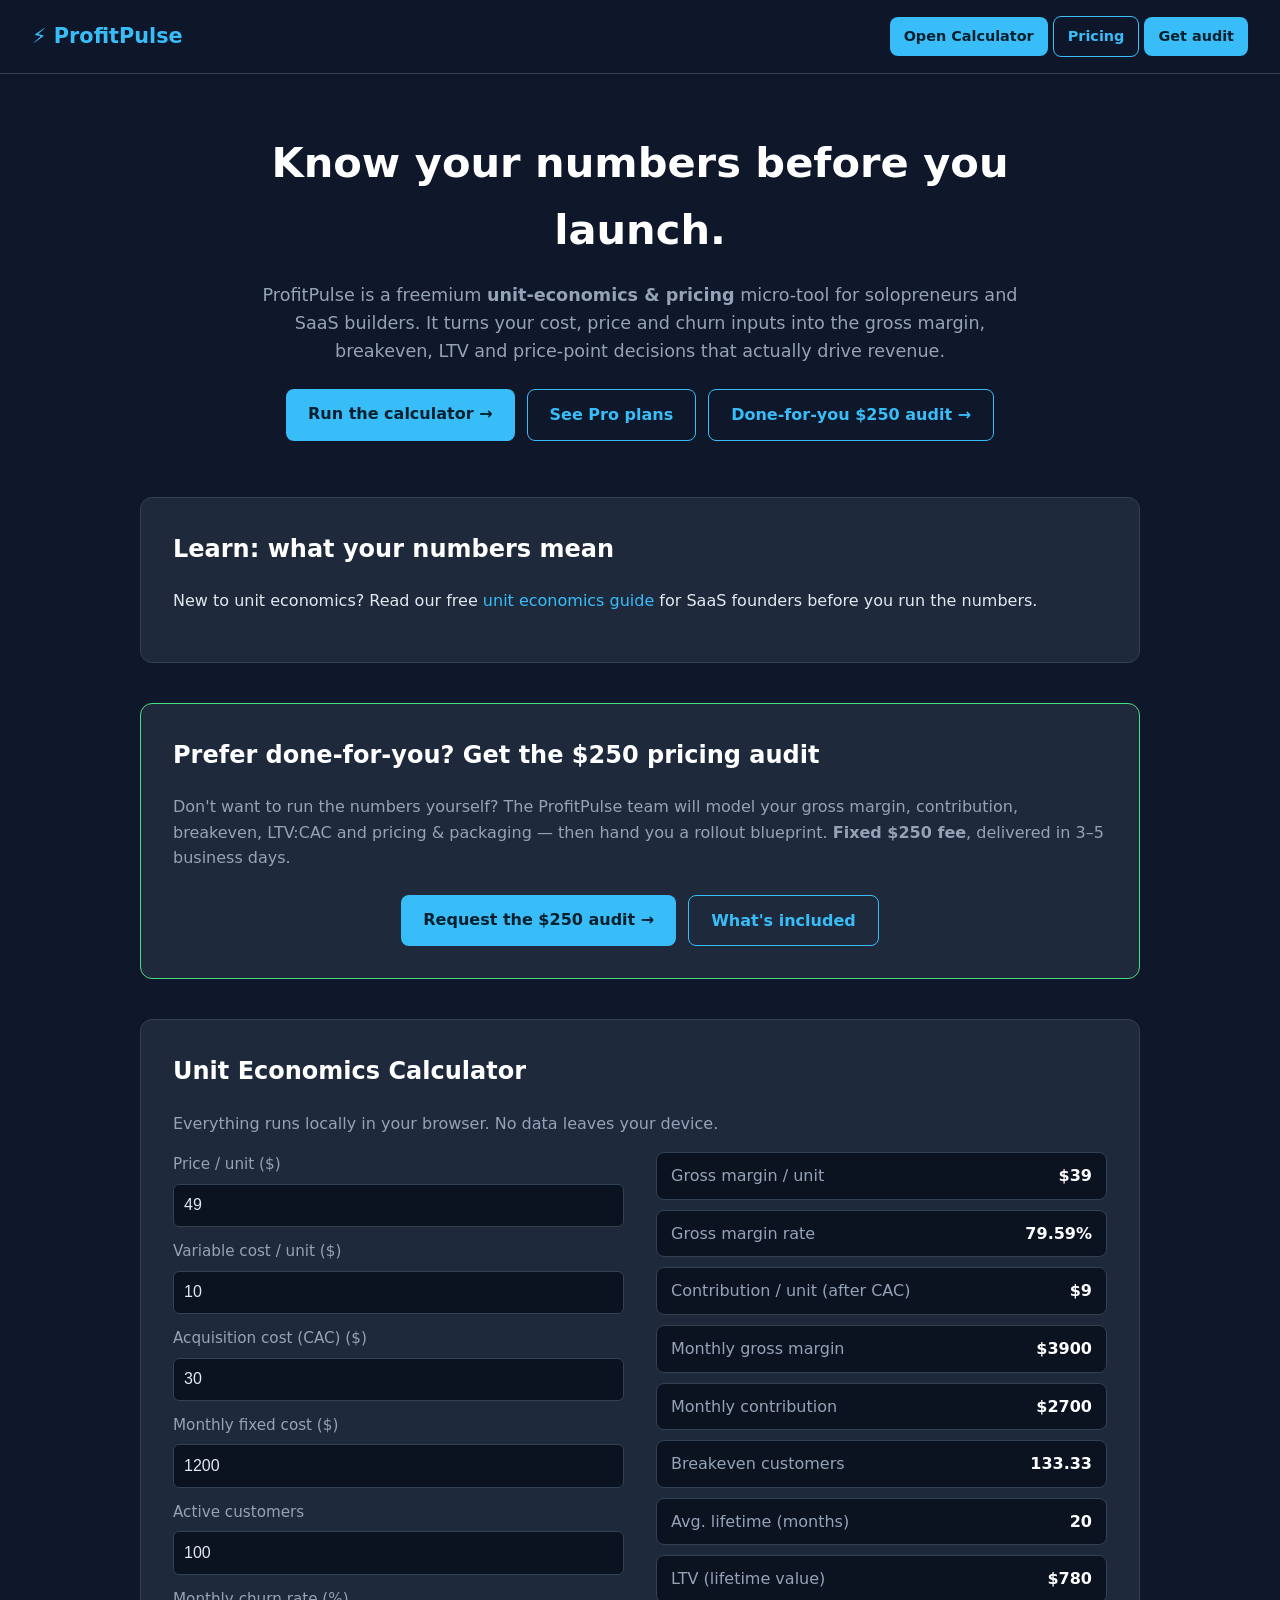
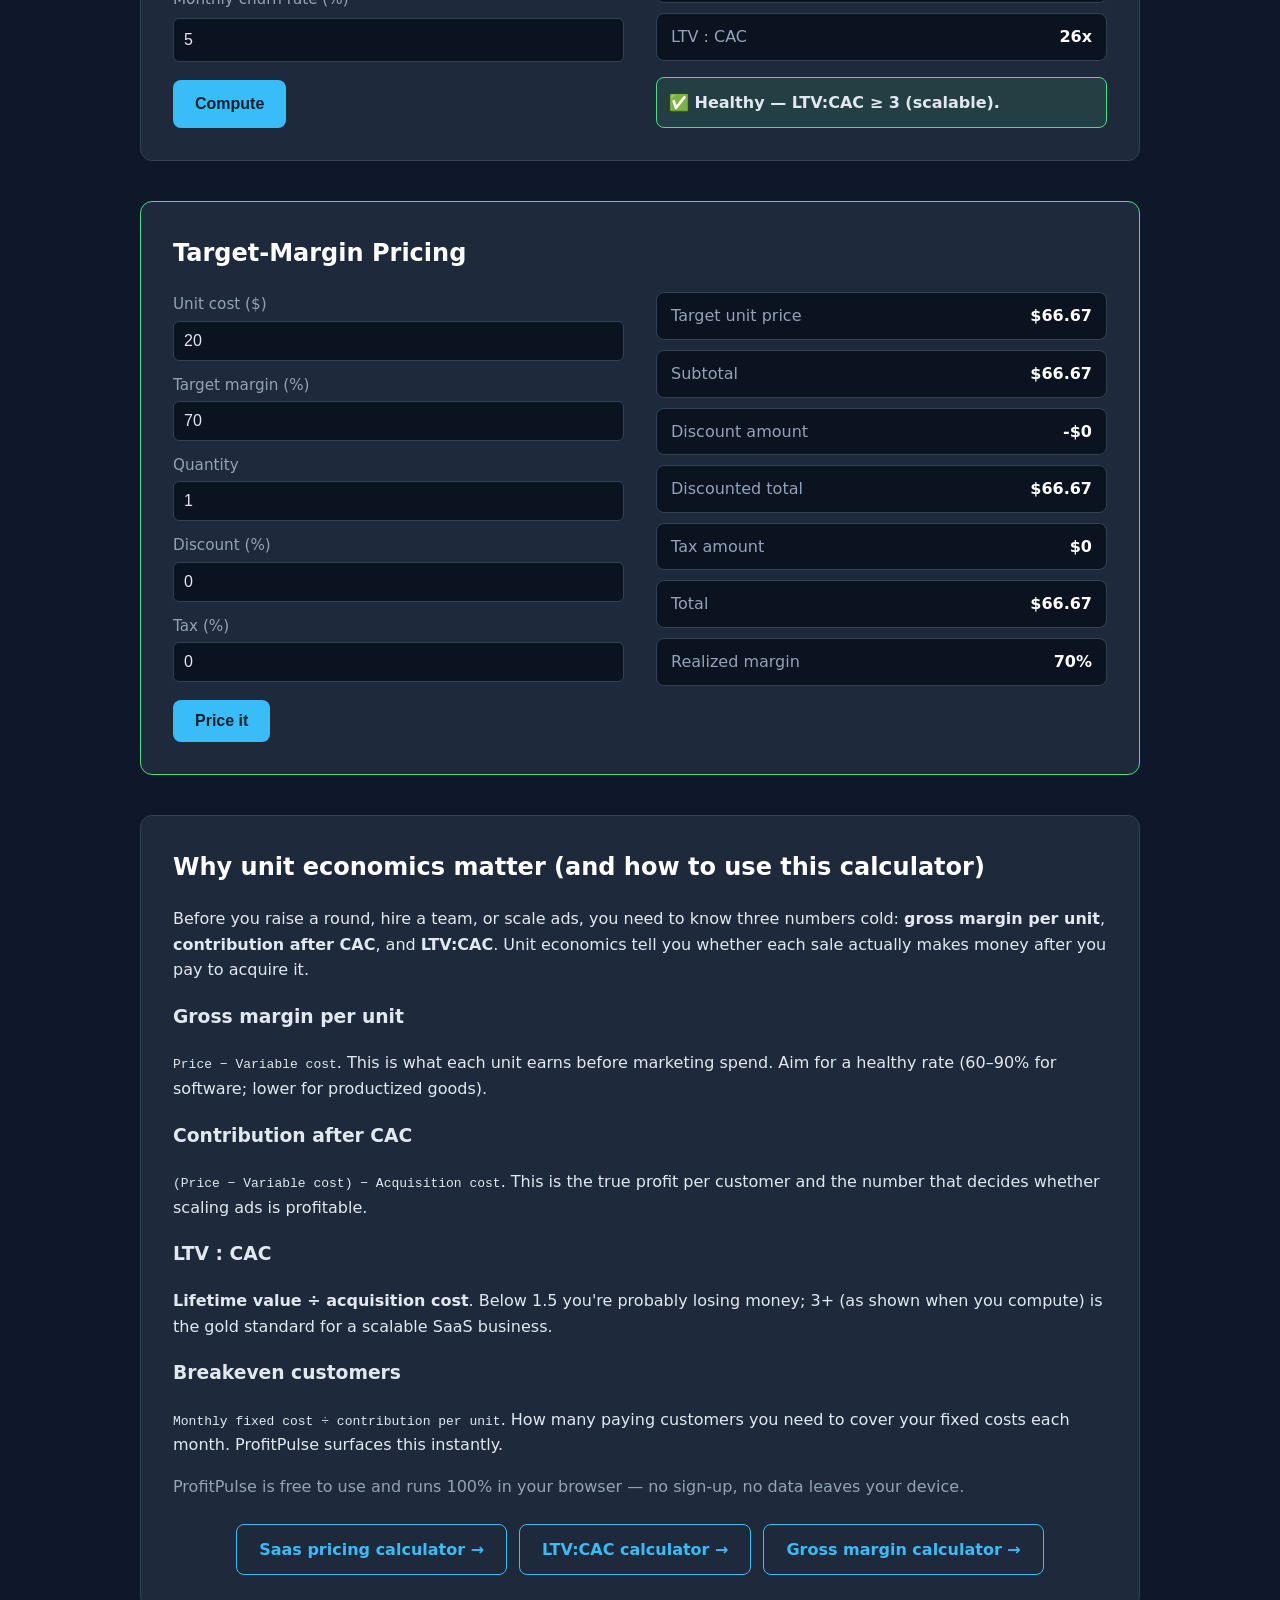
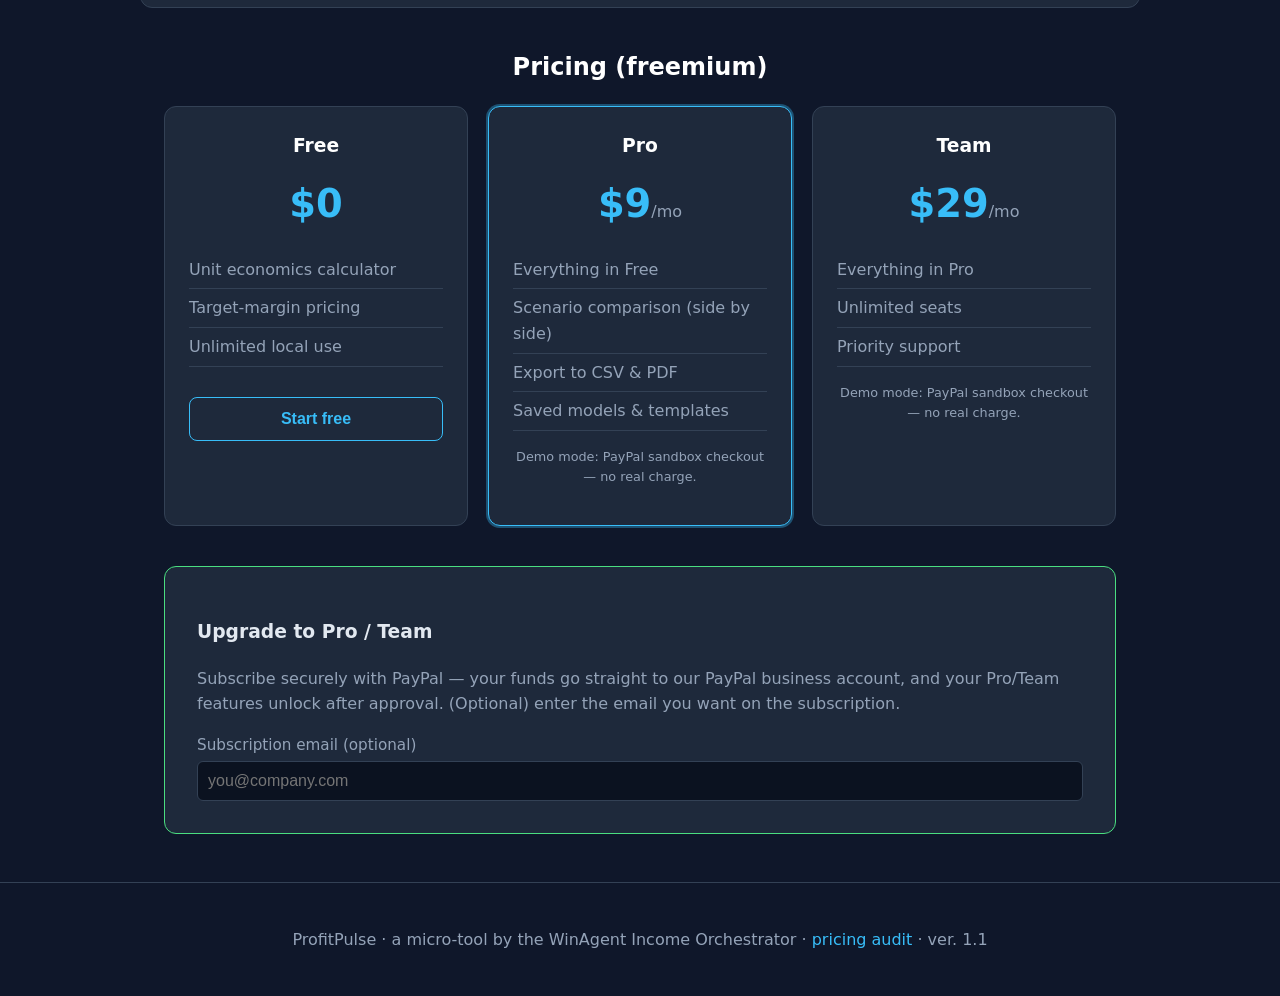
==== commit c0eda6c5: "Add  productized pricing & unit-economics audit offer page with no-gateway collection rail (invoice/" ====
--- a/index.html
+++ b/index.html
@@ -27,6 +27,7 @@
   <nav>
     <a href="#calc" class="btn small">Open Calculator</a>
     <a href="#pricing" class="btn small ghost">Pricing</a>
+    <a href="pricing-audit.html" class="btn small">Get audit</a>
   </nav>
 </header>
 
@@ -36,12 +37,22 @@
   <div class="cta">
     <a href="#calc" class="btn">Run the calculator →</a>
     <a href="#pricing" class="btn ghost">See Pro plans</a>
+    <a href="pricing-audit.html" class="btn ghost">Done-for-you $250 audit →</a>
   </div>
 </section>
 
 <section class="panel">
   <h2>Learn: what your numbers mean</h2>
   <p>New to unit economics? Read our free <a href="unit-economics-calculator.html">unit economics guide</a> for SaaS founders before you run the numbers.</p>
+</section>
+
+<section class="panel accent">
+  <h2>Prefer done-for-you? Get the $250 pricing audit</h2>
+  <p class="muted">Don't want to run the numbers yourself? The ProfitPulse team will model your gross margin, contribution, breakeven, LTV:CAC and pricing &amp; packaging — then hand you a rollout blueprint. <strong>Fixed $250 fee</strong>, delivered in 3–5 business days.</p>
+  <div class="cta">
+    <a href="pricing-audit.html" class="btn">Request the $250 audit →</a>
+    <a href="pricing-audit.html#whats-included" class="btn ghost">What's included</a>
+  </div>
 </section>
 
 <section id="calc" class="panel">
@@ -174,7 +185,7 @@
 </section>
 
 <footer>
-  <p>ProfitPulse · a micro-tool by the WinAgent Income Orchestrator · ver. 1.0</p>
+  <p>ProfitPulse · a micro-tool by the WinAgent Income Orchestrator · <a href="pricing-audit.html">pricing audit</a> · ver. 1.1</p>
 </footer>
 <script src="app.js"></script>
 <script src="dom.js"></script>
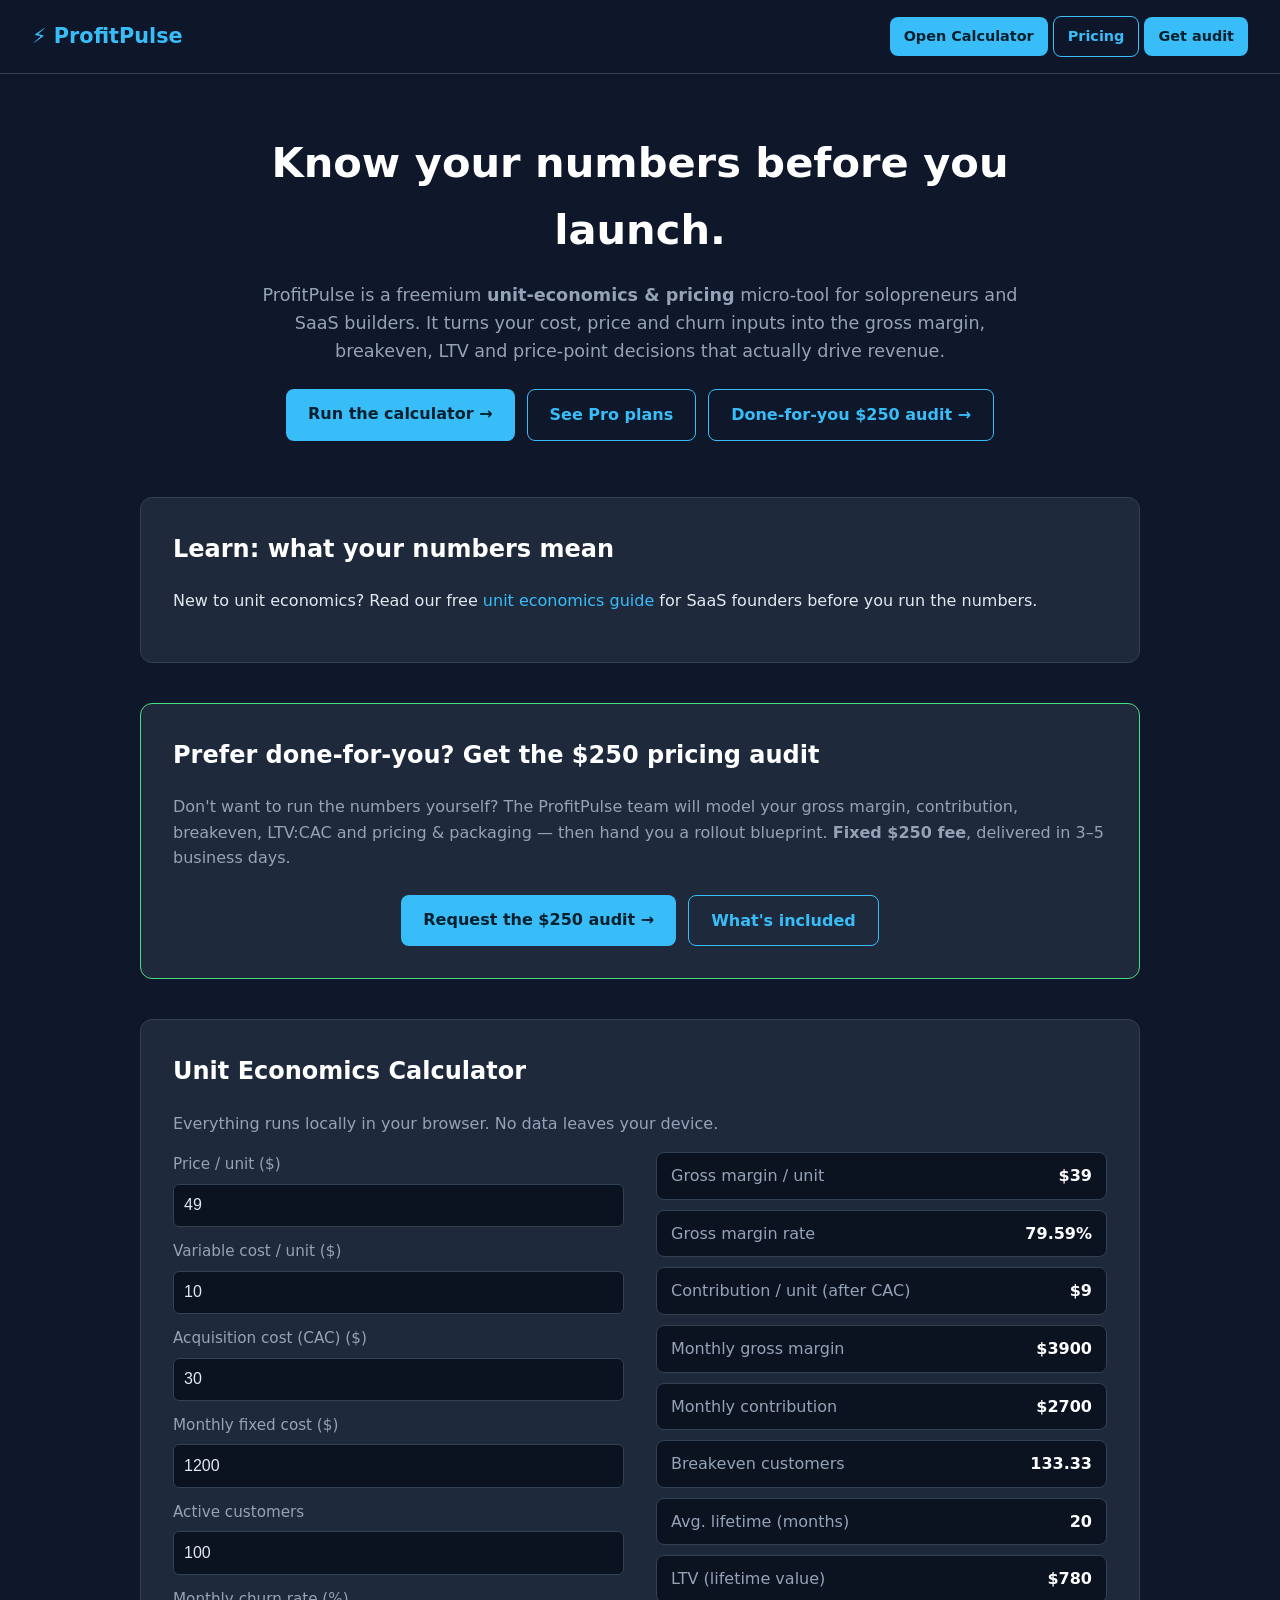
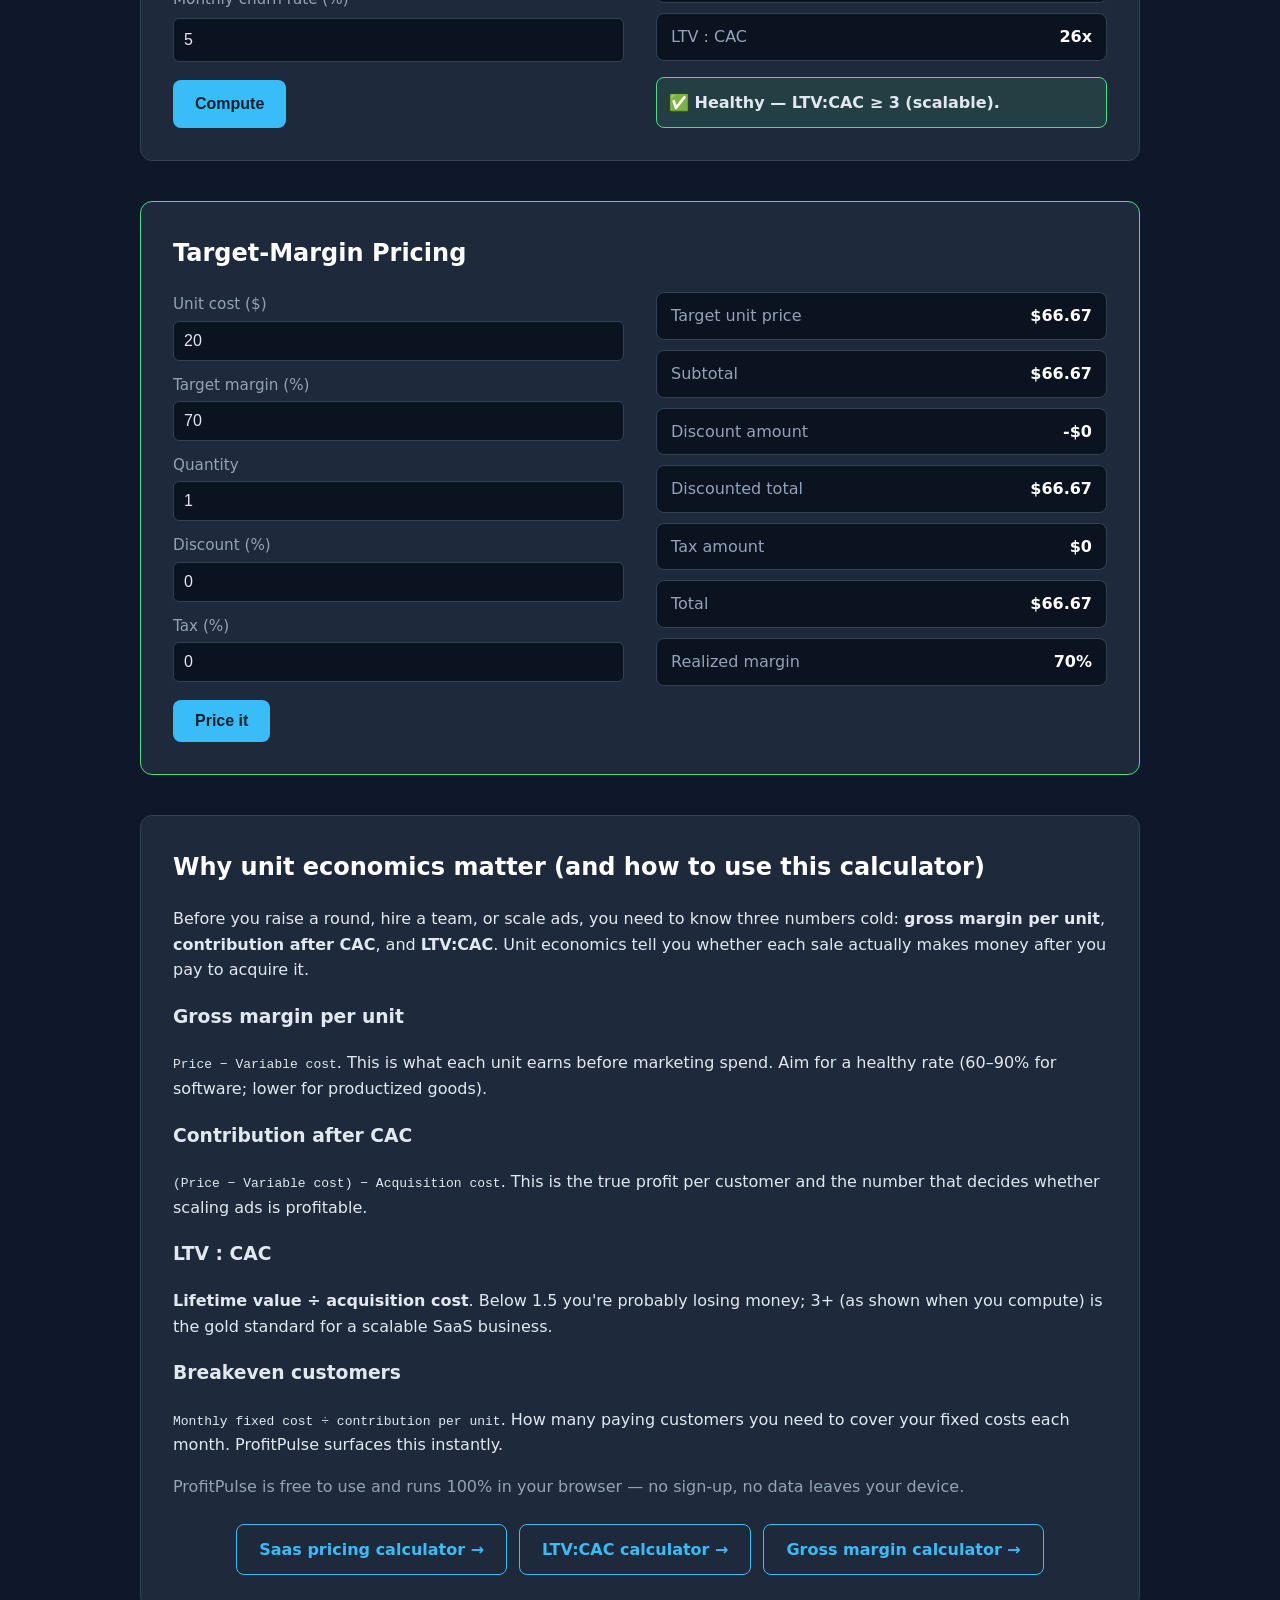
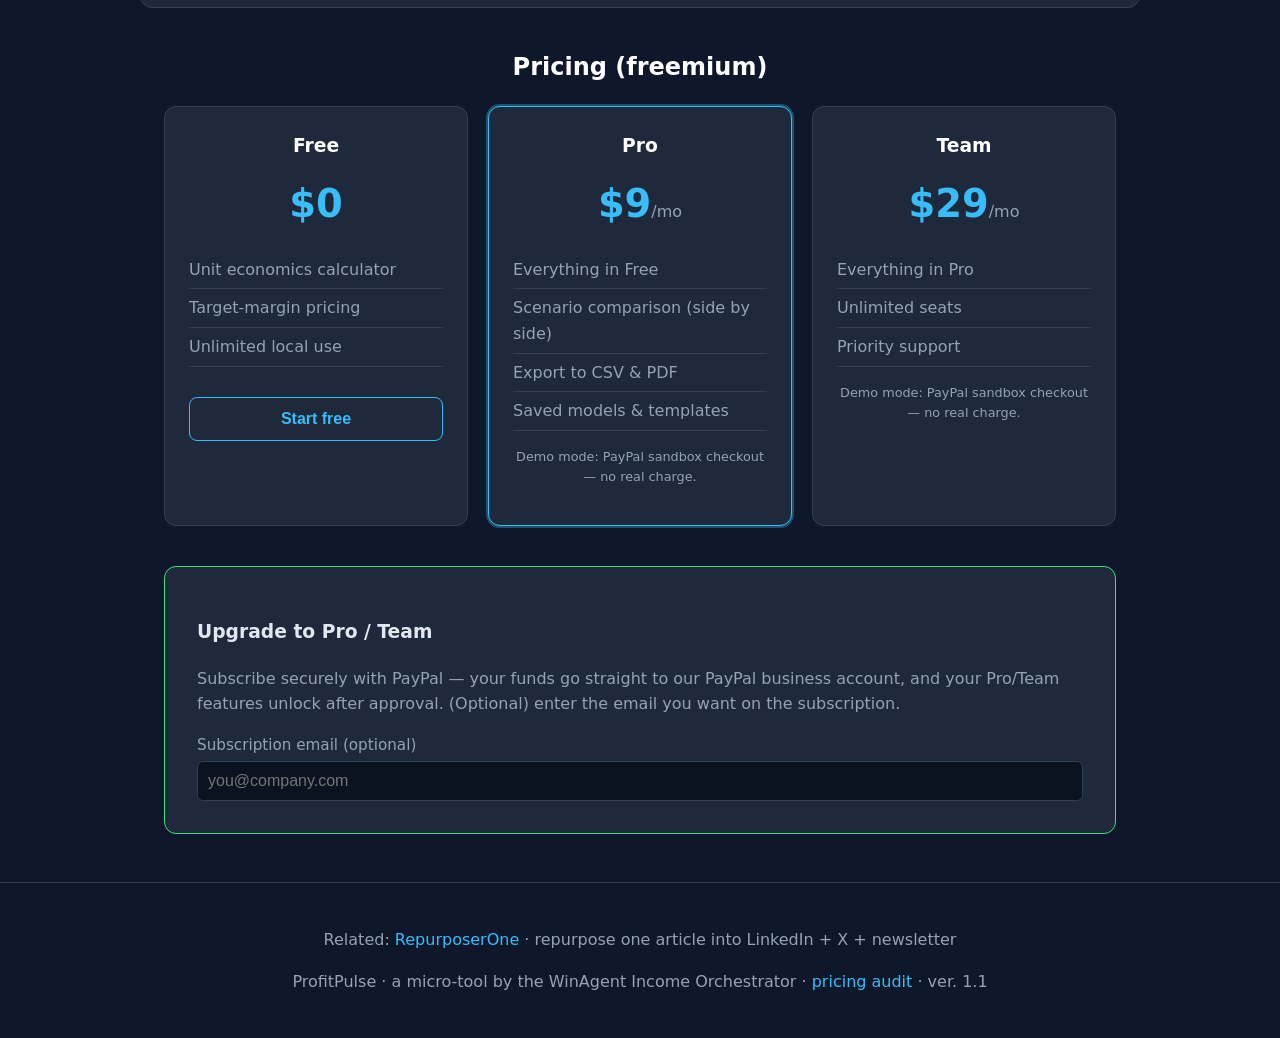
==== commit f4a37d63: "Add RepurposerOne to sitemap + internal-link from ProfitPulse footer" ====
--- a/index.html
+++ b/index.html
@@ -185,8 +185,10 @@
 </section>
 
 <footer>
+  <p>Related: <a href="repurposer/">RepurposerOne</a> &middot; repurpose one article into LinkedIn + X + newsletter</p>
   <p>ProfitPulse · a micro-tool by the WinAgent Income Orchestrator · <a href="pricing-audit.html">pricing audit</a> · ver. 1.1</p>
 </footer>
+<script src="funnel.js"></script>
 <script src="app.js"></script>
 <script src="dom.js"></script>
 <script src="paypal-config.js"></script>
@@ -210,5 +212,16 @@
     });
   })();
 </script>
+
+<script>
+  (function () {
+    function track(name, data) { if (window.PPFunnel) window.PPFunnel.track(name, data); }
+    try { track('tool_page_view', { ref: document.referrer || '' }); } catch (e) {}
+    var ue = document.getElementById('ue-form');
+    if (ue) ue.addEventListener('submit', function () { track('ue_compute', {}); });
+    var pq = document.getElementById('pq-form');
+    if (pq) pq.addEventListener('submit', function () { track('pq_compute', {}); });
+  })();
+</script>
 </body>
 </html>
